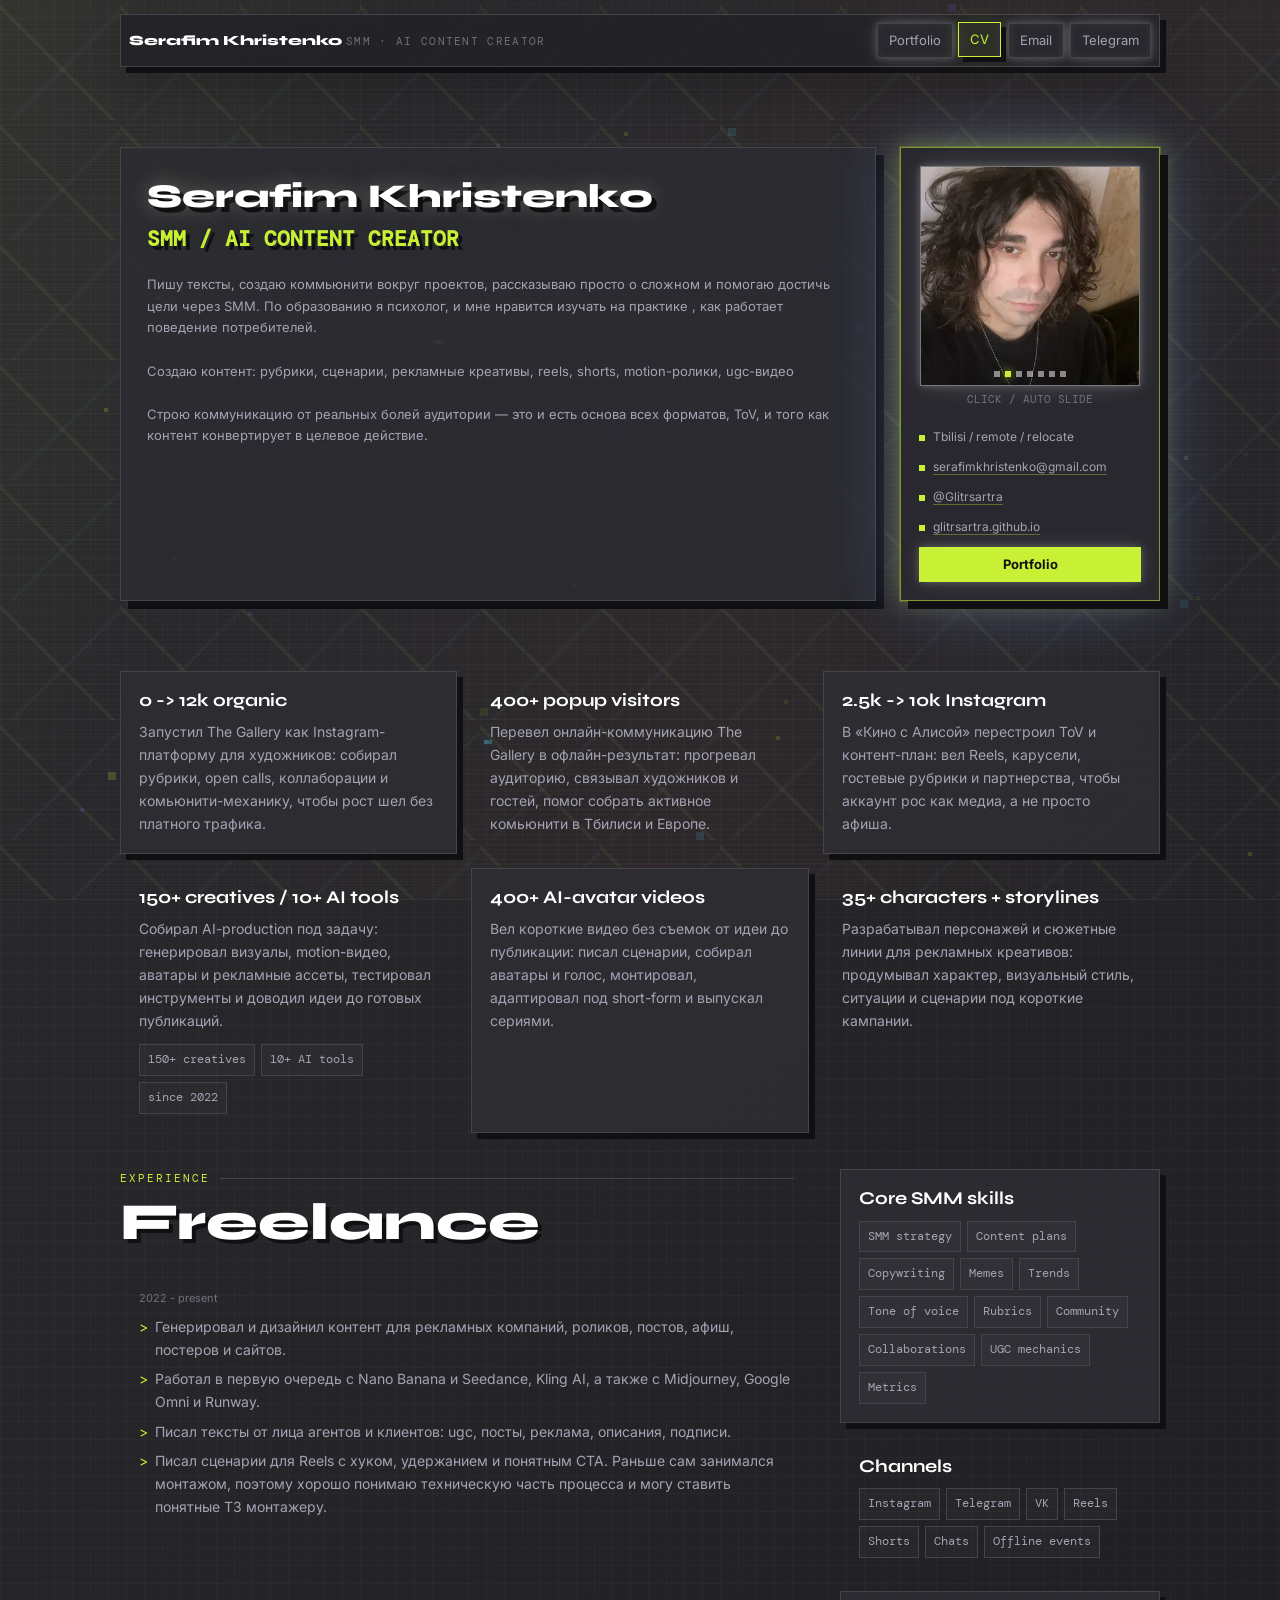
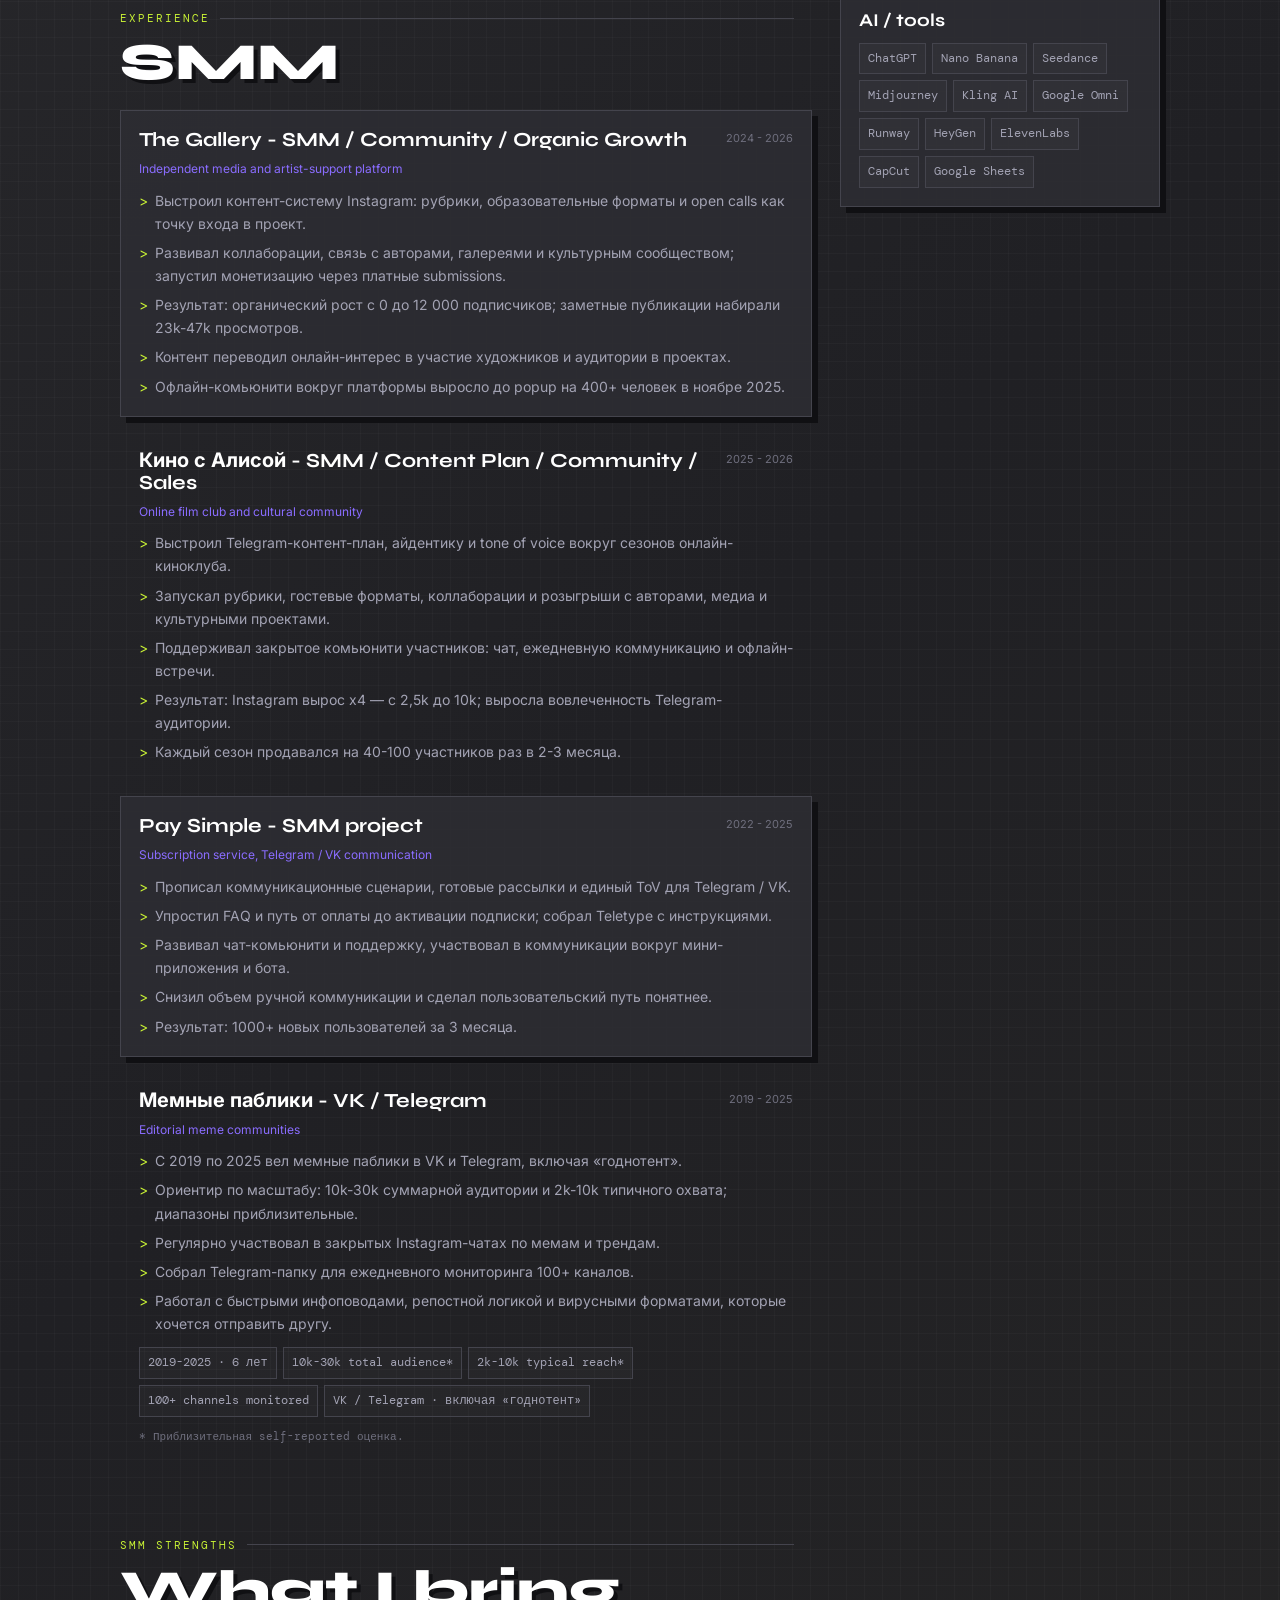
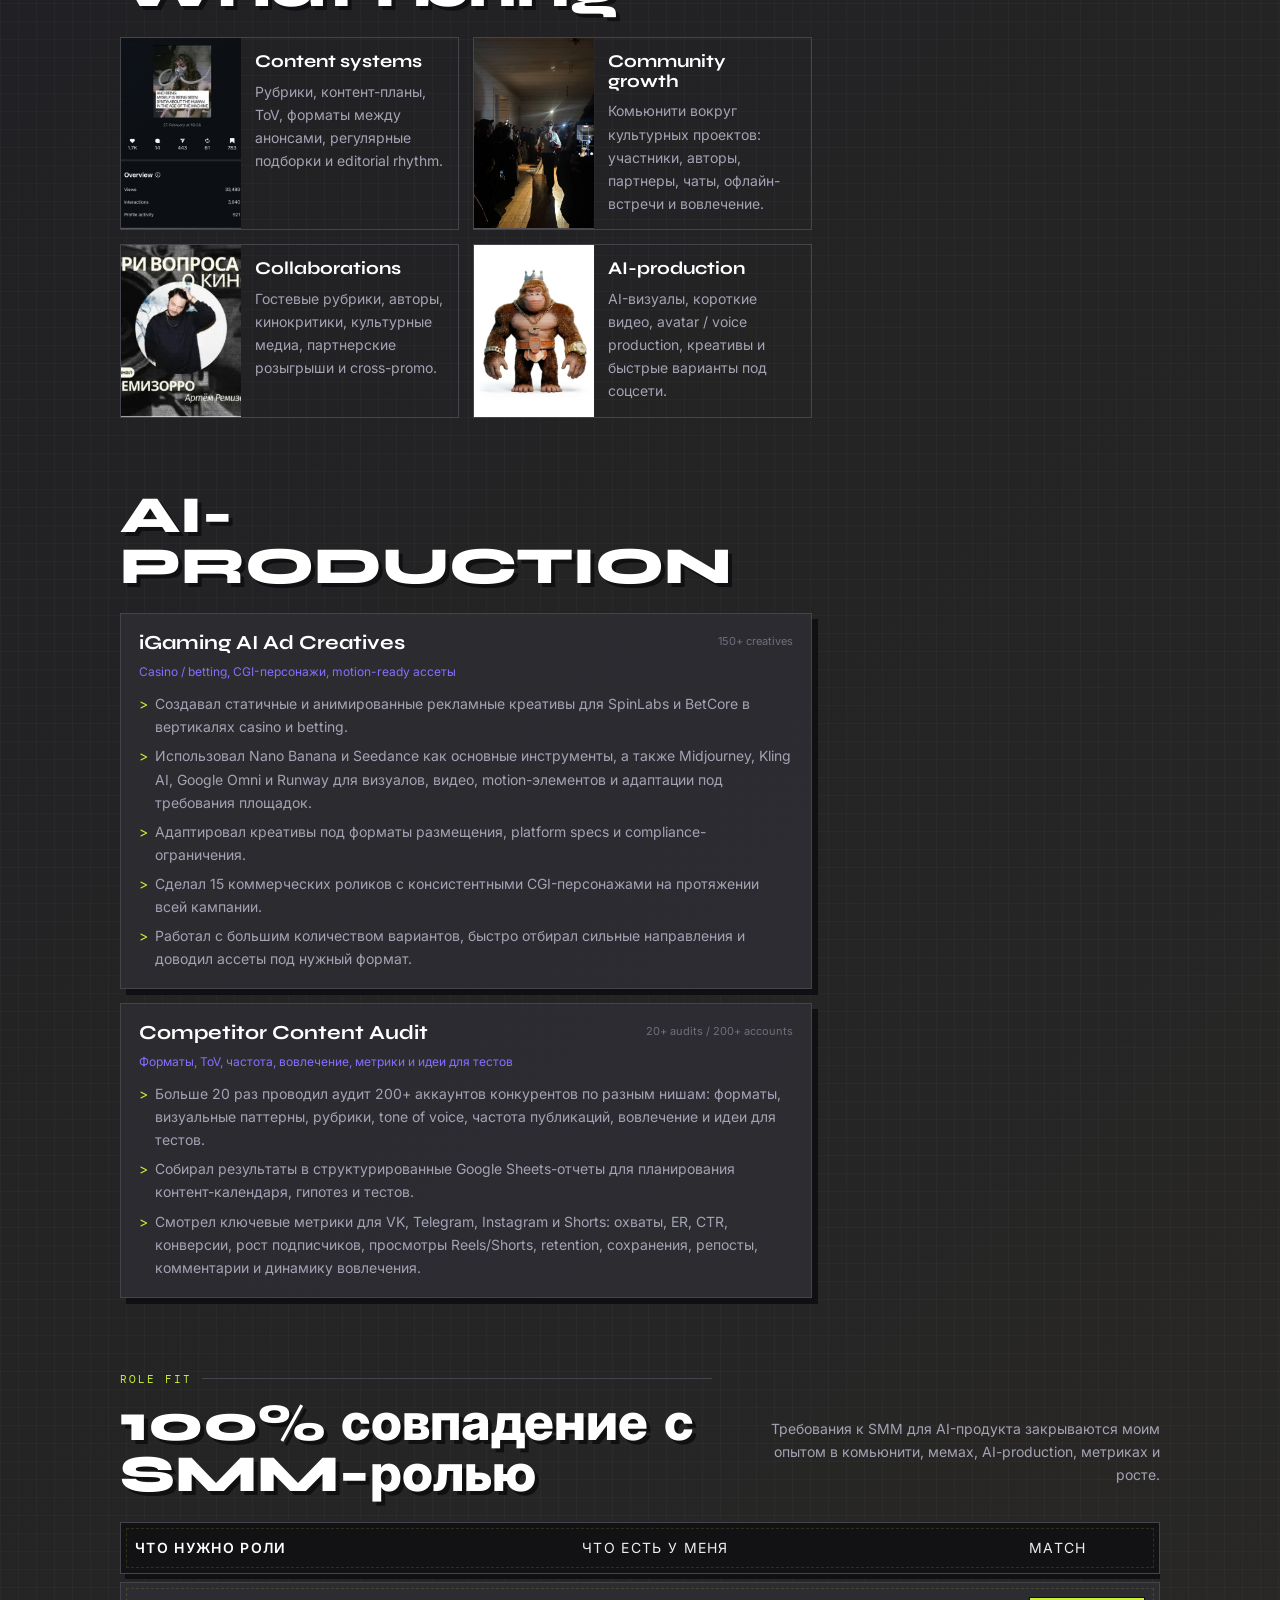
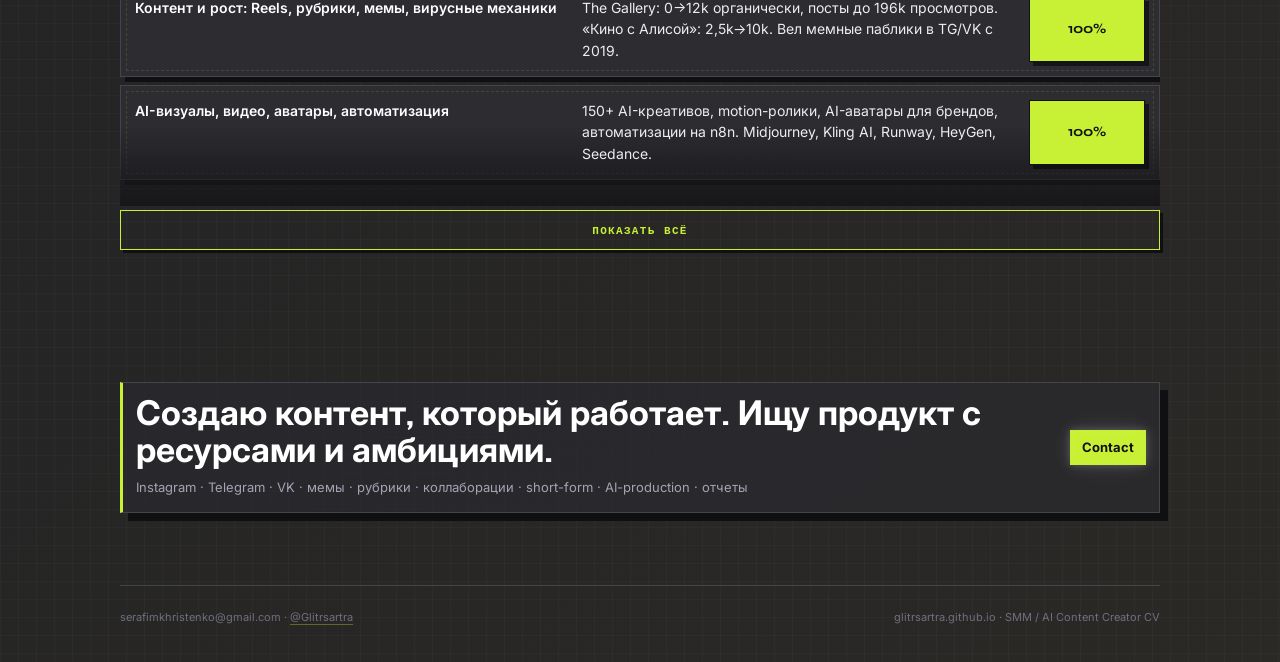
==== cv.html @ 5d5025d0 "Initial standalone portfolio site" ====
<!doctype html>
<html lang="ru">
<head>
  <meta charset="utf-8">
  <meta name="viewport" content="width=device-width, initial-scale=1">
  <title>Serafim Khristenko - SMM / AI Content Creator CV</title>
  <link rel="preconnect" href="https://fonts.googleapis.com">
  <link rel="preconnect" href="https://fonts.gstatic.com" crossorigin>
  <link href="https://fonts.googleapis.com/css2?family=DM+Mono:wght@400;500&family=Inter:wght@400;500;600;700&family=Syne:wght@700;800&display=swap" rel="stylesheet">
  <link rel="stylesheet" href="styles.css?v=ai-creative-gallery">
</head>
<body>
  <canvas class="pixel-canvas" aria-hidden="true"></canvas>

  <header class="topbar shell">
    <a class="brand" href="index.html?fresh=ai-creative-gallery" aria-label="Back to portfolio">
      <span class="brand-text">
        <span class="brand-name">Serafim Khristenko</span>
        <span class="brand-role">SMM · AI content creator</span>
      </span>
    </a>
    <nav class="nav" aria-label="Primary navigation">
      <a href="index.html?fresh=ai-creative-gallery">Portfolio</a>
      <a class="active" href="cv.html?fresh=ai-creative-gallery">CV</a>
      <a href="mailto:serafimkhristenko@gmail.com">Email</a>
      <a href="https://t.me/Glitrsartra">Telegram</a>
    </nav>
  </header>

  <main class="shell">
    <section class="cv-hero">
      <div class="cv-title">
        <h1 class="glow-name" data-glow-name>Serafim Khristenko</h1>
        <h2 class="cv-role-heading">SMM / AI Content Creator</h2>
        <p>
       Пишу тексты, создаю коммьюнити вокруг проектов, рассказываю просто о сложном и помогаю достичь цели через SMM. По образованию я психолог, и мне нравится изучать на практике , как работает поведение потребителей.
          <p>
        Создаю контент: рубрики, сценарии, рекламные креативы, reels, shorts, motion-ролики, ugc-видео
       <p>
             Строю коммуникацию от реальных болей аудитории — это и есть основа всех форматов, ToV, и того как контент конвертирует в целевое действие.
          </p>
        </p>
      </div>
      <aside class="cv-contact">
        <div class="cv-photo-block">
          <div class="photo-slider cv-photo-slider" data-photo-slider aria-label="Фотографии Serafim Khristenko">
            <img class="active" src="assets/profile_photo_01.webp" alt="Фото Serafim Khristenko 1">
            <img src="assets/profile_photo_02.webp" alt="Фото Serafim Khristenko 2">
            <img src="assets/profile_photo_03.webp" alt="Фото Serafim Khristenko 3">
            <img src="assets/profile_photo_04.webp" alt="Фото Serafim Khristenko 4">
            <img src="assets/profile_photo_05.webp" alt="Фото Serafim Khristenko 5">
            <img src="assets/profile_photo_06.webp" alt="Фото Serafim Khristenko 6">
            <img src="assets/profile_photo_07.webp" alt="Фото Serafim Khristenko 7">
            <div class="photo-dots" aria-hidden="true">
              <button class="photo-dot active" type="button" aria-label="Фото 1"></button>
              <button class="photo-dot" type="button" aria-label="Фото 2"></button>
              <button class="photo-dot" type="button" aria-label="Фото 3"></button>
              <button class="photo-dot" type="button" aria-label="Фото 4"></button>
              <button class="photo-dot" type="button" aria-label="Фото 5"></button>
              <button class="photo-dot" type="button" aria-label="Фото 6"></button>
              <button class="photo-dot" type="button" aria-label="Фото 7"></button>
            </div>
          </div>
          <div class="photo-hint">click / auto slide</div>
        </div>
        <div class="contact-line">Tbilisi / remote / relocate</div>
        <div class="contact-line"><a href="mailto:serafimkhristenko@gmail.com">serafimkhristenko@gmail.com</a></div>
        <div class="contact-line"><a href="https://t.me/Glitrsartra">@Glitrsartra</a></div>
        <div class="contact-line"><a href="https://glitrsartra.github.io">glitrsartra.github.io</a></div>
        <a class="pixel-button primary" href="index.html?fresh=ai-creative-gallery">Portfolio</a>
      </aside>
    </section>

    <section class="section">
      <div class="cv-grid">
        <div class="cv-card">
          <strong>0 -> 12k organic</strong>
          <p>Запустил The Gallery как Instagram-платформу для художников: собирал рубрики, open calls, коллаборации и комьюнити-механику, чтобы рост шел без платного трафика.</p>
        </div>
        <div class="cv-card cv-card--flat">
          <strong>400+ popup visitors</strong>
          <p>Перевел онлайн-коммуникацию The Gallery в офлайн-результат: прогревал аудиторию, связывал художников и гостей, помог собрать активное комьюнити в Тбилиси и Европе.</p>
        </div>
        <div class="cv-card">
          <strong>2.5k -> 10k Instagram</strong>
          <p>В «Кино с Алисой» перестроил ToV и контент-план: вел Reels, карусели, гостевые рубрики и партнерства, чтобы аккаунт рос как медиа, а не просто афиша.</p>
        </div>
        <div class="cv-card cv-card--flat">
          <strong>150+ creatives / 10+ AI tools</strong>
          <p>Собирал AI-production под задачу: генерировал визуалы, motion-видео, аватары и рекламные ассеты, тестировал инструменты и доводил идеи до готовых публикаций.</p>
          <div class="pill-list meme-chip-list">
            <span class="pill">150+ creatives</span>
            <span class="pill">10+ AI tools</span>
            <span class="pill">since 2022</span>
          </div>
        </div>
        <div class="cv-card">
          <strong>400+ AI-avatar videos</strong>
          <p>Вел короткие видео без съемок от идеи до публикации: писал сценарии, собирал аватары и голос, монтировал, адаптировал под short-form и выпускал сериями.</p>
        </div>
        <div class="cv-card cv-card--flat">
          <strong>35+ characters + storylines</strong>
          <p>Разрабатывал персонажей и сюжетные линии для рекламных креативов: продумывал характер, визуальный стиль, ситуации и сценарии под короткие кампании.</p>
        </div>
      </div>
    </section>

    <div class="cv-layout">
      <div>
        <section class="section" style="padding-top:0">
          <div class="section-head">
            <div>
              <div class="section-kicker section-kicker--large">Experience</div>
              <h2>Freelance</h2>
            </div>
          </div>

          <div class="experience-list">
            <article class="experience-item experience-item--flat">
              <div class="experience-top">
                <span class="period">2022 - present</span>
              </div>
              <ul>
                <li>Генерировал и дизайнил контент для рекламных компаний, роликов, постов, афиш, постеров и сайтов.</li>
                <li>Работал в первую очередь с Nano Banana и Seedance, Kling AI, а также с Midjourney, Google Omni и Runway.</li>
                <li>Писал тексты от лица агентов и клиентов: ugc, посты, реклама, описания, подписи.</li>
                <li>Писал сценарии для Reels с хуком, удержанием и понятным CTA. Раньше сам занимался монтажом, поэтому хорошо понимаю техническую часть процесса и могу ставить понятные ТЗ монтажеру.</li>
              </ul>
            </article>
          </div>
        </section>

        <section class="section">
          <div class="section-head">
            <div>
              <div class="section-kicker section-kicker--large">Experience</div>
              <h2>SMM</h2>
            </div>
          </div>

          <div class="experience-list">
            <article class="experience-item">
              <div class="experience-top">
                <h3>The Gallery - SMM / Community / Organic Growth</h3>
                <span class="period">2024 - 2026</span>
              </div>
              <div class="company">Independent media and artist-support platform</div>
              <ul>
                <li>Выстроил контент-систему Instagram: рубрики, образовательные форматы и open calls как точку входа в проект.</li>
                <li>Развивал коллаборации, связь с авторами, галереями и культурным сообществом; запустил монетизацию через платные submissions.</li>
                <li>Результат: органический рост с 0 до 12 000 подписчиков; заметные публикации набирали 23k-47k просмотров.</li>
                <li>Контент переводил онлайн-интерес в участие художников и аудитории в проектах.</li>
                <li>Офлайн-комьюнити вокруг платформы выросло до popup на 400+ человек в ноябре 2025.</li>
              </ul>
            </article>

            <article class="experience-item experience-item--flat">
              <div class="experience-top">
                <h3>Кино с Алисой - SMM / Content Plan / Community / Sales</h3>
                <span class="period">2025 - 2026</span>
              </div>
              <div class="company">Online film club and cultural community</div>
              <ul>
                <li>Выстроил Telegram-контент-план, айдентику и tone of voice вокруг сезонов онлайн-киноклуба.</li>
                <li>Запускал рубрики, гостевые форматы, коллаборации и розыгрыши с авторами, медиа и культурными проектами.</li>
                <li>Поддерживал закрытое комьюнити участников: чат, ежедневную коммуникацию и офлайн-встречи.</li>
                <li>Результат: Instagram вырос x4 — с 2,5k до 10k; выросла вовлеченность Telegram-аудитории.</li>
                <li>Каждый сезон продавался на 40-100 участников раз в 2-3 месяца.</li>
              </ul>
            </article>

            <article class="experience-item">
              <div class="experience-top">
                <h3>Pay Simple - SMM project</h3>
                <span class="period">2022 - 2025</span>
              </div>
              <div class="company">Subscription service, Telegram / VK communication</div>
              <ul>
                <li>Прописал коммуникационные сценарии, готовые рассылки и единый ToV для Telegram / VK.</li>
                <li>Упростил FAQ и путь от оплаты до активации подписки; собрал Teletype с инструкциями.</li>
                <li>Развивал чат-комьюнити и поддержку, участвовал в коммуникации вокруг мини-приложения и бота.</li>
                <li>Снизил объем ручной коммуникации и сделал пользовательский путь понятнее.</li>
                <li>Результат: 1000+ новых пользователей за 3 месяца.</li>
              </ul>
            </article>

            <article class="experience-item experience-item--flat">
              <div class="experience-top">
                <h3>Мемные паблики - VK / Telegram</h3>
                <span class="period">2019 - 2025</span>
              </div>
              <div class="company">Editorial meme communities</div>
              <ul>
                <li>С 2019 по 2025 вел мемные паблики в VK и Telegram, включая «годнотент».</li>
                <li>Ориентир по масштабу: 10k-30k суммарной аудитории и 2k-10k типичного охвата; диапазоны приблизительные.</li>
                <li>Регулярно участвовал в закрытых Instagram-чатах по мемам и трендам.</li>
                <li>Собрал Telegram-папку для ежедневного мониторинга 100+ каналов.</li>
                <li>Работал с быстрыми инфоповодами, репостной логикой и вирусными форматами, которые хочется отправить другу.</li>
              </ul>
              <div class="pill-list meme-chip-list">
                <span class="pill">2019-2025 · 6 лет</span>
                <span class="pill">10k-30k total audience*</span>
                <span class="pill">2k-10k typical reach*</span>
                <span class="pill">100+ channels monitored</span>
                <span class="pill">VK / Telegram · включая «годнотент»</span>
              </div>
              <p class="metric-disclaimer">* Приблизительная self-reported оценка.</p>
            </article>
          </div>
        </section>

        <section class="section">
          <div class="section-head">
            <div>
              <div class="section-kicker">SMM strengths</div>
              <h2>What I bring</h2>
            </div>
          </div>

          <div class="project-row">
            <article class="project-tile">
              <div class="project-placeholder" aria-hidden="true"><img loading="lazy" src="assets/gallery_interview_metrics.webp" alt="The Gallery интервью и метрики" style="width:100%;height:100%;object-fit:cover;"></div>
              <div>
                <strong>Content systems</strong>
                <p>Рубрики, контент-планы, ToV, форматы между анонсами, регулярные подборки и editorial rhythm.</p>
              </div>
            </article>
            <article class="project-tile">
              <div class="project-placeholder" aria-hidden="true"><img loading="lazy" src="assets/gallery_popup_photo_02.webp" alt="The Gallery офлайн-событие" style="width:100%;height:100%;object-fit:cover;"></div>
              <div>
                <strong>Community growth</strong>
                <p>Комьюнити вокруг культурных проектов: участники, авторы, партнеры, чаты, офлайн-встречи и вовлечение.</p>
              </div>
            </article>
            <article class="project-tile">
              <div class="project-placeholder" aria-hidden="true"><img loading="lazy" src="assets/collab_remizorro.webp" alt="Коллаборация — канал Ремизорро" style="width:100%;height:100%;object-fit:cover;"></div>
              <div>
                <strong>Collaborations</strong>
                <p>Гостевые рубрики, авторы, кинокритики, культурные медиа, партнерские розыгрыши и cross-promo.</p>
              </div>
            </article>
            <article class="project-tile">
              <div class="project-placeholder" aria-hidden="true"><img loading="lazy" src="assets/ai_creative_14_gorilla_king.webp" alt="AI-визуал гориллы-короля с короной и золотыми аксессуарами" style="width:100%;height:100%;object-fit:cover;"></div>
              <div>
                <strong>AI-production</strong>
                <p>AI-визуалы, короткие видео, avatar / voice production, креативы и быстрые варианты под соцсети.</p>
              </div>
            </article>
          </div>
        </section>

        <section class="section">
            <div class="section-head">
              <div>
              <h2>AI-PRODUCTION</h2>
              </div>
            </div>
          <div class="experience-list">
            <article class="experience-item">
              <div class="experience-top">
                <h3>iGaming AI Ad Creatives</h3>
                <span class="period">150+ creatives</span>
              </div>
              <div class="company">Casino / betting, CGI-персонажи, motion-ready ассеты</div>
              <ul>
                <li>Создавал статичные и анимированные рекламные креативы для SpinLabs и BetCore в вертикалях casino и betting.</li>
                <li>Использовал Nano Banana и Seedance как основные инструменты, а также Midjourney, Kling AI, Google Omni и Runway для визуалов, видео, motion-элементов и адаптации под требования площадок.</li>
                <li>Адаптировал креативы под форматы размещения, platform specs и compliance-ограничения.</li>
                <li>Сделал 15 коммерческих роликов с консистентными CGI-персонажами на протяжении всей кампании.</li>
                <li>Работал с большим количеством вариантов, быстро отбирал сильные направления и доводил ассеты под нужный формат.</li>
              </ul>
            </article>

            <article class="experience-item">
              <div class="experience-top">
                <h3>Competitor Content Audit</h3>
                <span class="period">20+ audits / 200+ accounts</span>
              </div>
              <div class="company">Форматы, ToV, частота, вовлечение, метрики и идеи для тестов</div>
              <ul>
                <li>Больше 20 раз проводил аудит 200+ аккаунтов конкурентов по разным нишам: форматы, визуальные паттерны, рубрики, tone of voice, частота публикаций, вовлечение и идеи для тестов.</li>
                <li>Собирал результаты в структурированные Google Sheets-отчеты для планирования контент-календаря, гипотез и тестов.</li>
                <li>Смотрел ключевые метрики для VK, Telegram, Instagram и Shorts: охваты, ER, CTR, конверсии, рост подписчиков, просмотры Reels/Shorts, retention, сохранения, репосты, комментарии и динамику вовлечения.</li>
              </ul>
            </article>

          </div>
        </section>
      </div>

      <aside class="side-stack">
        <section class="cv-card">
          <strong>Core SMM skills</strong>
          <div class="pill-list" style="margin-top:12px">
            <span class="pill">SMM strategy</span>
            <span class="pill">Content plans</span>
            <span class="pill">Copywriting</span>
            <span class="pill">Memes</span>
            <span class="pill">Trends</span>
            <span class="pill">Tone of voice</span>
            <span class="pill">Rubrics</span>
            <span class="pill">Community</span>
            <span class="pill">Collaborations</span>
            <span class="pill">UGC mechanics</span>
            <span class="pill">Metrics</span>
          </div>
        </section>

        <section class="cv-card cv-card--flat">
          <strong>Channels</strong>
          <div class="pill-list" style="margin-top:12px">
            <span class="pill">Instagram</span>
            <span class="pill">Telegram</span>
            <span class="pill">VK</span>
            <span class="pill">Reels</span>
            <span class="pill">Shorts</span>
            <span class="pill">Chats</span>
            <span class="pill">Offline events</span>
          </div>
        </section>

        <section class="cv-card">
          <strong>AI / tools</strong>
          <div class="pill-list" style="margin-top:12px">
            <span class="pill">ChatGPT</span>
            <span class="pill">Nano Banana</span>
            <span class="pill">Seedance</span>
            <span class="pill">Midjourney</span>
            <span class="pill">Kling AI</span>
            <span class="pill">Google Omni</span>
            <span class="pill">Runway</span>
            <span class="pill">HeyGen</span>
            <span class="pill">ElevenLabs</span>
            <span class="pill">CapCut</span>
            <span class="pill">Google Sheets</span>
          </div>
        </section>

      </aside>
    </div>

    <section class="section" id="role-fit">
      <div class="section-head">
        <div>
          <div class="section-kicker">Role fit</div>
          <h2>100% совпадение с SMM-ролью</h2>
        </div>
        <p class="section-note">Требования к SMM для AI-продукта закрываются моим опытом в комьюнити, мемах, AI-production, метриках и росте.</p>
      </div>
      <div class="fit-spoiler" data-fit-spoiler>
        <div class="fit-table" aria-label="Таблица совместимости">
          <div class="fit-row fit-head">
            <span>Что нужно роли</span>
            <span>Что есть у меня</span>
            <span>Match</span>
          </div>
          <div class="fit-row">
            <span>Контент и рост: Reels, рубрики, мемы, вирусные механики</span>
            <span>The Gallery: 0→12k органически, посты до 196k просмотров. «Кино с Алисой»: 2,5k→10k. Вел мемные паблики в TG/VK с 2019.</span>
            <strong>100%</strong>
          </div>
          <div class="fit-row">
            <span>AI-визуалы, видео, аватары, автоматизация</span>
            <span>150+ AI-креативов, motion-ролики, AI-аватары для брендов, автоматизации на n8n. Midjourney, Kling AI, Runway, HeyGen, Seedance.</span>
            <strong>100%</strong>
          </div>
          <div class="fit-row fit-collapsed">
            <span>Платформы: VK, Telegram, Instagram, YouTube Shorts</span>
            <span>Вел Telegram и Instagram для «Кино с Алисой», Instagram для The Gallery, Telegram/VK для Pay Simple.</span>
            <strong>100%</strong>
          </div>
          <div class="fit-row fit-collapsed">
            <span>Контент-план, тренды, реакция за 24-48 часов</span>
            <span>Сезонные и ежедневные планы, рубрики, open calls, партнерские механики. Слежу за AI-трендами минимум час в день.</span>
            <strong>100%</strong>
          </div>
          <div class="fit-row fit-collapsed">
            <span>Короткие видео, сценарии, монтаж</span>
            <span>Пишу сценарии, ставлю ТЗ, генерирую keyframes, при необходимости собираю видеоряд целиком.</span>
            <strong>100%</strong>
          </div>
          <div class="fit-row fit-collapsed">
            <span>Блогеры, коллаборации, PR</span>
            <span>Гостевые рубрики, розыгрыши, партнерства. Опыт с Blogosphere. Офлайн-мероприятия в СПб и Тбилиси.</span>
            <strong>100%</strong>
          </div>
          <div class="fit-row fit-collapsed">
            <span>Метрики: охваты, ER, CTR, конверсии</span>
            <span>Анализировал 200+ аккаунтов в 20+ нишах. Работаю с retention, сохранениями, динамикой вовлечения.</span>
            <strong>100%</strong>
          </div>
        </div>
        <div class="fit-spoiler-fade"></div>
        <button class="fit-spoiler-toggle" data-fit-toggle aria-expanded="false">Показать всё</button>
      </div>
    </section>

    <section class="cta-band">
      <div>
        <strong>Создаю контент, который работает. Ищу продукт с ресурсами и амбициями.</strong>
        <span>Instagram · Telegram · VK · мемы · рубрики · коллаборации · short-form · AI-production · отчеты</span>
      </div>
      <a class="pixel-button primary" href="mailto:serafimkhristenko@gmail.com">Contact</a>
    </section>
  </main>

  <footer class="footer shell">
    <span>serafimkhristenko@gmail.com · <a href="https://t.me/Glitrsartra">@Glitrsartra</a></span>
    <span>glitrsartra.github.io · SMM / AI Content Creator CV</span>
  </footer>

  <script src="portfolio.js?v=ai-creative-gallery"></script>
  <script src="element-picker.js?v=1"></script>
</body>
</html>
---- styles.css ----
:root {
  --bg: #262629;
  --bg-deep: #17171a;
  --surface: #303035;
  --surface-2: #28282e;
  --surface-3: #202024;
  --line: #44444d;
  --line-soft: rgba(255, 255, 255, 0.09);
  --text: #ededf1;
  --muted: #a3a3b4;
  --quiet: #6f6f7e;
  --acid: #c8f135;
  --violet: #8a6dff;
  --coral: #ff654a;
  --cyan: #58d7ff;
  --amber: #ffd166;
  --shadow: #101013;
  --cursor-pixel: url("assets/cursor-user-stretched.webp") 1 1, auto;
  --cursor-pixel-active: url("assets/cursor-user-stretched-active.png?v=green-hover") 4 5, pointer;
}

* {
  box-sizing: border-box;
}

html {
  scroll-behavior: smooth;
  cursor: var(--cursor-pixel);
}

body {
  margin: 0;
  min-height: 100vh;
  background:
    linear-gradient(90deg, rgba(255, 255, 255, 0.025) 1px, transparent 1px) 0 0 / 18px 18px,
    linear-gradient(0deg, rgba(255, 255, 255, 0.022) 1px, transparent 1px) 0 0 / 18px 18px,
    linear-gradient(135deg, #2c2c2f 0%, #202024 44%, #2a2926 100%);
  color: var(--text);
  font-family: Inter, system-ui, sans-serif;
  font-size: 14px;
  line-height: 1.65;
  overflow-x: hidden;
  cursor: var(--cursor-pixel);
}

body::before {
  content: "";
  position: fixed;
  inset: 0;
  z-index: -2;
  pointer-events: none;
  background:
    repeating-linear-gradient(0deg, rgba(255,255,255,0.018) 0 1px, transparent 1px 5px),
    linear-gradient(115deg, rgba(200, 241, 53, 0.04), transparent 28%, rgba(255, 101, 74, 0.035) 62%, transparent);
}

body::after {
  content: "";
  position: fixed;
  inset: 0;
  z-index: -1;
  pointer-events: none;
  opacity: 0.34;
  background-image:
    linear-gradient(45deg, transparent 0 46%, rgba(200,241,53,.16) 46% 48%, transparent 48% 100%),
    linear-gradient(-45deg, transparent 0 44%, rgba(88,215,255,.1) 44% 46%, transparent 46% 100%);
  background-size: 120px 120px;
  mix-blend-mode: screen;
}

a {
  color: inherit;
}

button,
a {
  -webkit-tap-highlight-color: transparent;
  cursor: var(--cursor-pixel);
}

button {
  font: inherit;
}

img {
  display: block;
  max-width: 100%;
}

.media-placeholder,
.fan-placeholder,
.work-placeholder,
.project-placeholder,
.lightbox-placeholder {
  display: block;
  position: relative;
  width: 100%;
  height: 100%;
  min-height: inherit;
  overflow: hidden;
  background:
    linear-gradient(90deg, rgba(255, 255, 255, 0.055) 1px, transparent 1px) 0 0 / 18px 18px,
    linear-gradient(0deg, rgba(255, 255, 255, 0.045) 1px, transparent 1px) 0 0 / 18px 18px,
    linear-gradient(135deg, #82828b 0%, #5e5e67 48%, #44444d 100%);
  box-shadow: inset 0 0 0 1px rgba(255, 255, 255, 0.08);
}

.media-placeholder::after,
.fan-placeholder::after,
.work-placeholder::after,
.project-placeholder::after,
.lightbox-placeholder::after {
  content: "";
  position: absolute;
  inset: 0;
  background:
    linear-gradient(135deg, rgba(255, 255, 255, 0.16), transparent 36%),
    repeating-linear-gradient(0deg, transparent 0 6px, rgba(0, 0, 0, 0.08) 6px 7px);
  mix-blend-mode: overlay;
}

.pixel-canvas {
  position: fixed;
  inset: 0;
  z-index: 0;
  opacity: 0.4;
  pointer-events: none;
  image-rendering: pixelated;
}

.topbar,
main,
.footer {
  position: relative;
  z-index: 1;
}

.shell {
  width: min(1180px, calc(100% - 32px));
  margin: 0 auto;
}

.topbar {
  position: sticky;
  top: 10px;
  z-index: 30;
  display: grid;
  grid-template-columns: 1fr auto;
  align-items: center;
  gap: 18px;
  margin: 14px auto 0;
  padding: 10px;
  background: rgba(35, 35, 39, 0.88);
  border: 1px solid var(--line);
  box-shadow: 6px 6px 0 var(--shadow), 0 18px 50px rgba(0, 0, 0, 0.22);
  backdrop-filter: blur(18px);
}

.brand {
  display: flex;
  align-items: center;
  gap: 12px;
  min-width: 0;
  text-decoration: none;
}

.brand-mark {
  width: 28px;
  height: 28px;
  flex: 0 0 auto;
  background:
    linear-gradient(90deg, var(--acid) 0 33%, transparent 33% 66%, var(--coral) 66%),
    linear-gradient(0deg, transparent 0 33%, var(--cyan) 33% 66%, transparent 66%);
  border: 1px solid #0e0e10;
  box-shadow: 4px 4px 0 #0e0e10;
  image-rendering: pixelated;
}

.brand-text {
  min-width: 0;
}

.brand-name {
  position: relative;
  color: #fff;
  font-family: "Syne", Inter, system-ui, sans-serif;
  font-size: 15px;
  font-weight: 800;
  line-height: 1.1;
  overflow: visible;
  text-overflow: ellipsis;
  white-space: nowrap;
  transition: color 220ms ease, text-shadow 220ms ease;
}

.brand-name::after {
  content: "";
  position: absolute;
  left: 0;
  bottom: -2px;
  width: 100%;
  height: 1px;
  background: var(--acid);
  transform: scaleX(0);
  transform-origin: left;
  transition: transform 300ms cubic-bezier(0.22, 1, 0.36, 1);
}

.brand:hover .brand-name {
  color: var(--acid);
  text-shadow: 0 0 18px rgba(200, 241, 53, 0.5), 0 0 44px rgba(200, 241, 53, 0.2);
}

.brand:hover .brand-name::after {
  transform: scaleX(1);
}

.brand:hover .brand-role {
  color: rgba(200, 241, 53, 0.5);
}

.brand-role {
  color: var(--quiet);
  font-family: "DM Mono", "SFMono-Regular", Consolas, monospace;
  font-size: 11px;
  letter-spacing: 0.12em;
  text-transform: uppercase;
  overflow: hidden;
  text-overflow: ellipsis;
  white-space: nowrap;
  transition: color 220ms ease;
}

.nav {
  display: flex;
  justify-content: flex-end;
  flex-wrap: wrap;
  gap: 6px;
}

.nav a,
.pixel-button {
  display: inline-flex;
  align-items: center;
  justify-content: center;
  min-height: 34px;
  padding: 8px 13px;
  color: var(--muted);
  background: var(--surface-2);
  border: 1px solid var(--line);
  border-radius: 0;
  box-shadow: 3px 3px 0 var(--shadow);
  text-decoration: none;
  cursor: pointer;
  transition: transform 160ms ease, color 160ms ease, border-color 160ms ease, background 160ms ease, box-shadow 160ms ease;
}

.nav a:hover,
.pixel-button:hover,
.nav a.active {
  color: var(--acid);
  border-color: var(--acid);
  background: rgba(200, 241, 53, 0.06);
  transform: translate(-1px, -1px);
  box-shadow: 5px 5px 0 var(--shadow), 0 0 28px rgba(200, 241, 53, 0.14);
}

.hero {
  display: grid;
  grid-template-columns: minmax(0, 0.92fr) minmax(420px, 1.08fr);
  gap: 28px;
  align-items: stretch;
  min-height: calc(100vh - 92px);
  padding: 58px 0 34px;
}

.hero-copy {
  display: flex;
  flex-direction: column;
  justify-content: space-between;
  gap: 26px;
  min-width: 0;
}

.tagline {
  display: inline-flex;
  width: fit-content;
  align-items: center;
  gap: 8px;
  margin-bottom: 18px;
  padding: 4px 10px;
  color: var(--acid);
  border: 1px solid var(--acid);
  box-shadow: 3px 3px 0 rgba(0, 0, 0, 0.35);
  font-family: "DM Mono", "SFMono-Regular", Consolas, monospace;
  font-size: 11px;
  letter-spacing: 0.16em;
  text-transform: uppercase;
}

.tagline::before {
  content: "";
  width: 6px;
  height: 6px;
  background: currentColor;
  box-shadow: 8px 0 0 var(--coral), 16px 0 0 var(--cyan);
}

h1,
h2,
h3 {
  margin: 0;
  font-family: "Syne", Inter, system-ui, sans-serif;
  color: #fff;
  line-height: 0.98;
  letter-spacing: 0;
}

h1 {
  max-width: 680px;
  font-size: clamp(48px, 6.2vw, 88px);
  font-weight: 800;
  text-shadow: 5px 5px 0 #0f0f12, 0 0 44px rgba(200, 241, 53, 0.1);
}

.hero-profile {
  display: flex;
  align-items: flex-start;
  margin-bottom: 24px;
}

.hero-profile-photo {
  width: 96px;
  height: 96px;
  object-fit: cover;
  object-position: center top;
  border: 2px solid var(--line);
  box-shadow: 4px 4px 0 var(--shadow);
  flex: 0 0 auto;
  filter: grayscale(15%);
}

.hero-copy p {
  max-width: 610px;
  margin: 20px 0 0;
  color: var(--muted);
  font-size: 14px;
}

.hero-actions {
  display: flex;
  flex-wrap: wrap;
  gap: 10px;
  margin-top: 36px;
}

.pixel-button.primary {
  color: #111;
  background: var(--acid);
  border-color: var(--acid);
  font-weight: 700;
}

.pixel-button.primary:hover {
  color: #111;
  background: #d6ff49;
}

.metrics {
  display: grid;
  grid-template-columns: repeat(4, minmax(0, 1fr));
  gap: 1px;
  border: 1px solid var(--line);
  background: var(--line);
  box-shadow: 6px 6px 0 var(--shadow);
}

.metric {
  min-width: 0;
  padding: 15px 12px;
  background: var(--surface-2);
}

.metric-value {
  display: block;
  color: var(--acid);
  font-family: "DM Mono", "SFMono-Regular", Consolas, monospace;
  font-size: clamp(28px, 4.5vw, 34px);
  font-weight: 500;
  line-height: 1;
}

.metric-label {
  display: block;
  margin-top: 7px;
  color: var(--quiet);
  font-family: "DM Mono", "SFMono-Regular", Consolas, monospace;
  font-size: 11px;
  letter-spacing: 0.1em;
  text-transform: uppercase;
}

.hero-panel {
  position: relative;
  display: grid;
  min-width: 0;
  background: var(--surface);
  border: 1px solid var(--line);
  box-shadow: 10px 10px 0 var(--shadow), 0 0 70px rgba(138, 109, 255, 0.11);
  transform: perspective(900px) rotateY(-3deg) rotateX(1.5deg);
}

.hero-panel::before {
  content: "";
  position: absolute;
  inset: 10px -10px -10px 10px;
  z-index: -1;
  border-right: 1px solid #111;
  border-bottom: 1px solid #111;
  background:
    linear-gradient(135deg, rgba(200, 241, 53, 0.22), rgba(88, 215, 255, 0.08) 42%, rgba(255, 101, 74, 0.18));
}

.hero-panel .media-placeholder {
  width: 100%;
  height: 100%;
  min-height: 430px;
}

.hero-collage {
  position: relative;
  display: grid;
  grid-template-columns: repeat(6, minmax(0, 1fr));
  grid-auto-rows: 46px;
  gap: 8px;
  align-content: start;
  width: 100%;
  min-height: 540px;
  padding: 10px 10px 112px;
  overflow: hidden;
  isolation: isolate;
  background:
    radial-gradient(circle at 16% 18%, rgba(200, 241, 53, 0.24), transparent 26%),
    radial-gradient(circle at 80% 12%, rgba(88, 215, 255, 0.2), transparent 28%),
    radial-gradient(circle at 70% 78%, rgba(255, 101, 74, 0.22), transparent 28%),
    linear-gradient(135deg, #17171b 0%, #22222a 52%, #101015 100%);
}

.hero-collage::before {
  content: "";
  position: absolute;
  inset: 0;
  z-index: 20;
  pointer-events: none;
  background:
    linear-gradient(90deg, rgba(255, 255, 255, 0.08) 1px, transparent 1px) 0 0 / 22px 22px,
    linear-gradient(0deg, rgba(255, 255, 255, 0.055) 1px, transparent 1px) 0 0 / 22px 22px,
    repeating-linear-gradient(0deg, rgba(255, 255, 255, 0.05) 0 1px, transparent 1px 5px);
  mix-blend-mode: screen;
  opacity: 0.52;
}

.hero-collage::after {
  content: "";
  position: absolute;
  inset: 40% 0 0;
  z-index: 19;
  pointer-events: none;
  background: linear-gradient(180deg, transparent, rgba(10, 10, 12, 0.78));
}

.hero-collage-item {
  --tilt: rotate(0deg);
  position: relative;
  z-index: 2;
  width: auto;
  height: auto;
  min-width: 0;
  min-height: 0;
  padding: 0;
  overflow: hidden;
  color: inherit;
  background: var(--surface-2);
  border: 1px solid var(--line);
  border-radius: 6px;
  box-shadow: 7px 7px 0 rgba(0, 0, 0, 0.55), 0 0 34px rgba(255, 255, 255, 0.08);
  cursor: zoom-in;
  transform: var(--tilt);
  transform-origin: center;
  transition: transform 180ms ease, box-shadow 180ms ease, z-index 180ms ease;
}

.hero-collage-item:hover,
.hero-collage-item:focus-visible {
  z-index: 30;
  box-shadow: 10px 10px 0 rgba(0, 0, 0, 0.6), 0 0 44px rgba(255, 255, 255, 0.16);
  transform: var(--tilt) translateY(-4px) scale(1.03);
}

.hero-collage-item:focus-visible {
  outline: 2px solid var(--acid);
  outline-offset: 3px;
}

.hero-collage-item img {
  width: 100%;
  height: 100%;
  object-fit: cover;
  filter: saturate(1.08) contrast(1.04);
}

.hero-board-a {
  --tilt: rotate(-4deg);
  grid-column: span 2;
  grid-row: span 3;
  z-index: 1;
  align-self: start;
  justify-self: center;
  width: 310px;
  aspect-ratio: 1031 / 1280;
  background: #111317;
}

.hero-board-a img {
  object-fit: contain;
}

.hero-board-b {
  --tilt: rotate(2deg);
  grid-column: span 2;
  grid-row: span 3;
  z-index: 1;
  translate: -20px 0;
}

.hero-board-c {
  --tilt: rotate(-2deg);
  grid-column: span 1;
  grid-row: span 2;
  z-index: 13;
  align-self: start;
  justify-self: center;
  width: 176px;
  aspect-ratio: 859 / 1280;
  background: #111317;
  translate: -42px -8px;
}

.hero-board-d {
  --tilt: rotate(3deg);
  grid-column: span 1;
  grid-row: span 2;
  z-index: 14;
  align-self: start;
  justify-self: center;
  width: 176px;
  aspect-ratio: 964 / 1280;
  background: #111317;
  translate: -8px 16px;
}

.hero-board-c img,
.hero-board-d img {
  object-fit: contain;
}

.hero-board-e {
  --tilt: rotate(-1deg);
  grid-column: span 1;
  grid-row: span 2;
  z-index: 12;
  align-self: center;
  justify-self: center;
  width: 180px;
  aspect-ratio: 1031 / 1280;
  background: #111317;
  translate: -230px 230px;
}

.hero-board-e img {
  object-fit: contain;
}

.hero-board-f {
  --tilt: rotate(4deg);
  grid-column: span 1;
  grid-row: span 2;
  z-index: 13;
  align-self: start;
  justify-self: center;
  width: 184px;
  aspect-ratio: 1;
  background: #111317;
  translate: -230px 230px;
}

.hero-board-f img {
  object-fit: contain;
}

.hero-board-g {
  --tilt: rotate(-3deg);
  grid-column: span 2;
  grid-row: span 2;
  z-index: 20;
  align-self: center;
  justify-self: center;
  width: 64%;
  aspect-ratio: 859 / 1280;
  background: #111317;
}

.hero-board-g img {
  object-fit: contain;
}

.hero-board-h {
  --tilt: rotate(2deg);
  grid-column: span 1;
  grid-row: span 2;
}

.hero-board-i {
  --tilt: rotate(-2deg);
  grid-column: span 2;
  grid-row: span 2;
  z-index: 15;
  translate: -10px 0;
}

.hero-board-j,
.hero-board-k,
.hero-board-l,
.hero-board-m,
.hero-board-n,
.hero-board-o,
.hero-board-p,
.hero-board-q,
.hero-board-r {
  grid-column: span 1;
  grid-row: span 2;
}

.hero-board-j {
  --tilt: rotate(3deg);
}

.hero-board-k {
  --tilt: rotate(-4deg);
  translate: -40px 30px;
}

.hero-board-l {
  --tilt: rotate(2deg);
  grid-column: span 2;
}

.hero-board-m {
  --tilt: rotate(-1deg);
}

.hero-board-n {
  --tilt: rotate(4deg);
}

.hero-board-o {
  --tilt: rotate(-3deg);
}

.hero-board-p {
  --tilt: rotate(2deg);
}

.hero-board-q {
  --tilt: rotate(-2deg);
}

.hero-board-r {
  --tilt: rotate(3deg);
}

.hero-board-s,
.hero-board-t,
.hero-board-u,
.hero-board-v,
.hero-board-w,
.hero-board-x,
.hero-board-y,
.hero-board-z,
.hero-board-aa,
.hero-board-ab {
  z-index: 8;
}

.hero-board-s {
  --tilt: rotate(-7deg);
  grid-column: 1 / span 2;
  grid-row: 6 / span 4;
  margin: -12px 18px 18px -12px;
}

.hero-board-t {
  --tilt: rotate(5deg);
  grid-column: 4 / span 3;
  grid-row: 5 / span 3;
  margin: 18px -18px -4px 18px;
  z-index: 7;
}

.hero-board-u {
  --tilt: rotate(-4deg);
  grid-column: 3 / span 2;
  grid-row: 8 / span 3;
  margin: -16px 8px 8px -8px;
  z-index: 9;
  translate: 0 100px;
}

.hero-board-v {
  --tilt: rotate(6deg);
  grid-column: 5 / span 2;
  grid-row: 8 / span 3;
  margin: -18px -8px 12px 24px;
  z-index: 10;
}

.hero-board-w {
  --tilt: rotate(-3deg);
  grid-column: 2 / span 2;
  grid-row: 4 / span 3;
  margin: -38px 10px -16px 20px;
  z-index: 11;
}

.hero-board-x {
  --tilt: rotate(4deg);
  grid-column: 1 / span 1;
  grid-row: 10 / span 2;
  margin: -10px 0 16px 8px;
  z-index: 12;
}

.hero-board-y {
  --tilt: rotate(-5deg);
  grid-column: 4 / span 1;
  grid-row: 10 / span 2;
  margin: -12px -6px 20px 6px;
  z-index: 12;
  translate: -290px -30px;
}

.hero-board-z {
  --tilt: rotate(3deg);
  grid-column: 5 / span 1;
  grid-row: 10 / span 2;
  margin: 4px -8px 10px -2px;
  z-index: 12;
  translate: 0 20px;
}

.hero-board-aa {
  --tilt: rotate(-2deg);
  grid-column: 6 / span 1;
  grid-row: 10 / span 2;
  margin: -16px -10px 18px 0;
  z-index: 13;
}

.hero-board-ab {
  --tilt: rotate(4deg);
  grid-column: 5 / span 2;
  grid-row: 10 / span 3;
  margin: 12px -18px -18px 12px;
  z-index: 14;
  translate: 0 80px;
}

.hero-board-ai {
  --tilt: rotate(-3deg);
  grid-column: 5 / span 2;
  grid-row: 6 / span 3;
  margin: -8px -12px 12px 8px;
  z-index: 9;
}

.hero-board-aj {
  --tilt: rotate(4deg);
  grid-column: 5 / span 2;
  grid-row: 6 / span 3;
  margin: 18px -18px -12px 18px;
  z-index: 10;
}

.hero-board-ak {
  --tilt: rotate(-2deg);
  grid-column: 6 / span 1;
  grid-row: 7 / span 2;
  margin: -10px -8px 8px 4px;
  z-index: 11;
}

.hero-board-al {
  --tilt: rotate(3deg);
  grid-column: 5 / span 1;
  grid-row: 8 / span 2;
  margin: -6px 8px 10px -10px;
  z-index: 10;
}

.hero-cover-a {
  --tilt: rotate(-4deg);
  left: 4%;
  top: 6%;
  z-index: 4;
  width: 38%;
  height: 58%;
}

.hero-cover-b {
  --tilt: rotate(3deg);
  right: 5%;
  top: 5%;
  z-index: 5;
  width: 42%;
  height: 25%;
}

.hero-cover-c {
  --tilt: rotate(-2deg);
  right: 4%;
  top: 24%;
  z-index: 4;
  width: 34%;
  height: 34%;
}

.hero-cover-d {
  --tilt: rotate(5deg);
  left: 7%;
  bottom: 8%;
  z-index: 5;
  width: 31%;
  height: 38%;
}

.hero-cover-e {
  --tilt: rotate(4deg);
  left: 31%;
  top: 27%;
  z-index: 3;
  width: 28%;
  height: 38%;
}

.hero-cover-f {
  --tilt: rotate(-1deg);
  left: 37%;
  bottom: 11%;
  z-index: 6;
  width: 40%;
  height: 22%;
}

.hero-cover-g {
  --tilt: rotate(-3deg);
  right: 8%;
  bottom: 12%;
  z-index: 5;
  width: 33%;
  height: 36%;
}

.hero-cover-h {
  --tilt: rotate(2deg);
  left: 2%;
  top: 55%;
  z-index: 3;
  width: 28%;
  height: 30%;
}

.hero-cover-i {
  --tilt: rotate(6deg);
  right: 0;
  top: 47%;
  z-index: 6;
  width: 23%;
  height: 27%;
}

.hero-cover-j {
  --tilt: rotate(-5deg);
  left: 53%;
  top: 9%;
  z-index: 6;
  width: 28%;
  height: 21%;
}

.hero-label {
  position: absolute;
  left: 16px;
  right: 16px;
  bottom: 16px;
  display: grid;
  grid-template-columns: 1fr auto;
  gap: 12px;
  align-items: end;
  z-index: 40;
  padding: 14px;
  background: rgba(16, 16, 19, 0.96);
  border: 1px solid rgba(200, 241, 53, 0.58);
  box-shadow: 6px 6px 0 rgba(0, 0, 0, 0.55), 0 0 28px rgba(200, 241, 53, 0.1);
  backdrop-filter: blur(18px);
}

.hero-label strong {
  display: block;
  color: #fff;
  font-family: "Syne", Inter, system-ui, sans-serif;
  font-size: 18px;
  line-height: 1.15;
}

.hero-label span {
  display: block;
  margin-top: 3px;
  color: var(--muted);
  font-size: 11px;
}

.hero-stamp {
  color: var(--cyan);
  border: 1px solid currentColor;
  padding: 4px 8px;
  font-family: "DM Mono", "SFMono-Regular", Consolas, monospace;
  font-size: 11px;
  letter-spacing: 0.12em;
  text-transform: uppercase;
}

.section {
  padding: 52px 0;
}

.thumbnail-showcase.section {
  padding-top: 80px;
}

#ai-production.section {
  padding-top: 80px;
}

.section-head {
  display: grid;
  grid-template-columns: minmax(0, 1fr) auto;
  gap: 18px;
  align-items: end;
  margin-bottom: 22px;
}

.section-kicker {
  display: flex;
  align-items: center;
  gap: 10px;
  margin-bottom: 10px;
  color: var(--acid);
  font-family: "DM Mono", "SFMono-Regular", Consolas, monospace;
  font-size: 11px;
  letter-spacing: 0.18em;
  text-transform: uppercase;
}

.section-kicker::after {
  content: "";
  flex: 1;
  height: 1px;
  min-width: 38px;
  background: var(--line);
}

h2 {
  font-size: clamp(32px, 4.4vw, 52px);
  font-weight: 800;
  text-shadow: 4px 4px 0 var(--shadow);
}

h3 {
  font-size: clamp(20px, 2.2vw, 28px);
}

.section-head h2 {
  overflow-wrap: normal;
}

#ai-production .section-head h2 {
  white-space: nowrap;
}

.section-note {
  max-width: 430px;
  color: var(--muted);
  font-size: 14px;
  text-align: right;
}

.fit-table {
  display: grid;
  gap: 8px;
}

.fit-spoiler {
  position: relative;
}

.fit-spoiler .fit-table {
  max-height: 280px;
  overflow: hidden;
  transition: max-height 400ms ease;
}

.fit-spoiler.is-open .fit-table {
  max-height: 2000px;
}

.fit-collapsed {
  opacity: 0.5;
  transition: opacity 300ms ease;
}

.fit-spoiler.is-open .fit-collapsed {
  opacity: 1;
}

.fit-spoiler-fade {
  position: absolute;
  bottom: 44px;
  left: 0;
  right: 0;
  height: 80px;
  background: linear-gradient(to bottom, transparent, var(--bg-deep));
  pointer-events: none;
  transition: opacity 300ms ease;
}

.fit-spoiler.is-open .fit-spoiler-fade {
  opacity: 0;
}

.fit-spoiler-toggle {
  display: block;
  width: 100%;
  margin-top: 8px;
  padding: 10px;
  color: var(--acid);
  background: transparent;
  border: 1px solid var(--acid);
  box-shadow: 3px 3px 0 var(--shadow);
  font-family: "DM Mono", monospace;
  font-size: 11px;
  font-weight: 700;
  letter-spacing: 0.12em;
  text-transform: uppercase;
  cursor: pointer;
  transition: background 180ms ease, color 180ms ease;
}

.fit-spoiler-toggle:hover {
  background: rgba(200, 241, 53, 0.08);
}

.fit-spoiler.is-open .fit-spoiler-toggle {
  color: var(--muted);
  border-color: var(--line);
}


.fit-row {
  position: relative;
  display: grid;
  grid-template-columns: minmax(190px, 1fr) minmax(0, 1fr) minmax(116px, auto);
  gap: 12px;
  align-items: stretch;
  padding: 14px;
  background: rgba(45, 45, 50, 0.92);
  border: 1px solid var(--line);
  box-shadow: 5px 5px 0 var(--shadow);
}

.fit-row::after {
  content: "";
  position: absolute;
  inset: 5px;
  pointer-events: none;
  border: 1px dashed rgba(200, 241, 53, 0.14);
}

.fit-row > span,
.fit-row > strong {
  position: relative;
  z-index: 1;
}

.fit-head {
  min-height: 44px;
  color: var(--acid);
  background: rgba(17, 17, 20, 0.94);
  font-family: "DM Mono", "SFMono-Regular", Consolas, monospace;
  font-size: 11px;
  letter-spacing: 0.12em;
  text-transform: uppercase;
}

.fit-head > span,
.fit-head > span:first-child {
  color: var(--acid);
  font-size: 11px;
}

.fit-row > span {
  min-width: 0;
  color: var(--text);
  font-family: Inter, system-ui, sans-serif;
  font-size: 14px;
  line-height: 1.55;
}

.fit-row > span:first-child {
  color: #fff;
  font-family: Inter, system-ui, sans-serif;
  font-size: 14px;
  font-weight: 600;
  line-height: 1.55;
}

.fit-row > strong {
  display: inline-flex;
  align-items: center;
  justify-content: center;
  min-width: 0;
  min-height: 46px;
  color: #111;
  background: var(--acid);
  border: 1px solid #111;
  box-shadow: 4px 4px 0 rgba(0, 0, 0, 0.5);
  font-family: "Syne", Inter, system-ui, sans-serif;
  padding: 8px 10px;
  font-size: 14px;
  line-height: 1.1;
  text-align: center;
}

.case-list {
  display: grid;
  gap: 26px;
}

.case-gallery {
  position: relative;
  z-index: 1;
  display: grid;
  grid-template-columns: repeat(4, minmax(0, 1fr));
  gap: 10px;
}

.case-gallery.kino-gallery {
  grid-template-columns: repeat(5, minmax(0, 1fr));
}

.gallery-shot {
  position: relative;
  min-height: 260px;
  overflow: hidden;
  padding: 0;
  background: var(--surface-3);
  border: 1px solid var(--line);
  box-shadow: 5px 5px 0 rgba(0, 0, 0, 0.4);
  cursor: zoom-in;
}

.gallery-shot img {
  width: 100%;
  height: 100%;
  object-fit: cover;
  object-position: top center;
  filter: contrast(1.03) saturate(0.92);
  transition: transform 180ms ease, filter 180ms ease;
}

.gallery-shot::after {
  content: "";
  position: absolute;
  inset: 0;
  pointer-events: none;
  background:
    linear-gradient(transparent 0 49%, rgba(255, 255, 255, 0.05) 49% 51%, transparent 51% 100%) 0 0 / 100% 8px,
    linear-gradient(90deg, rgba(255, 255, 255, 0.08), transparent 30%, transparent 76%, rgba(0, 0, 0, 0.16));
  mix-blend-mode: overlay;
}

.gallery-shot:hover img,
.gallery-shot:focus-visible img {
  transform: scale(1.035);
  filter: contrast(1.08) saturate(1.02);
}

.case-card {
  position: relative;
  display: grid;
  grid-template-columns: minmax(0, 1fr);
  gap: 18px;
  padding: 22px;
  background: rgba(42, 42, 47, 0.92);
  border: 1px solid var(--line);
  box-shadow: 8px 8px 0 var(--shadow);
}

.case-card::after {
  content: "";
  position: absolute;
  inset: 8px;
  pointer-events: none;
  border: 1px dashed rgba(200, 241, 53, 0.22);
}

.thumbnail-showcase .section-head {
  grid-template-columns: 1fr;
}

.thumbnail-showcase .case-list {
  gap: 24px;
}

.thumbnail-showcase .case-card {
  gap: 18px;
  padding: 0;
  background: transparent;
  border: 0;
  box-shadow: none;
}

.thumbnail-showcase .case-card::after {
  display: none;
}

.thumbnail-showcase .case-gallery,
.thumbnail-showcase .case-gallery.kino-gallery {
  grid-template-columns: repeat(auto-fit, minmax(128px, 1fr));
  gap: 10px;
}

.thumbnail-showcase .gallery-shot {
  aspect-ratio: 1;
  min-height: 0;
  border-radius: 5px;
}

.thumbnail-showcase .gallery-shot:hover,
.thumbnail-showcase .gallery-shot:focus-visible {
  border-color: var(--acid);
  box-shadow: 5px 5px 0 rgba(0, 0, 0, 0.45), 0 0 26px rgba(136, 255, 95, 0.18);
}

.thumbnail-showcase .case-copy {
  padding: 22px;
  background: rgba(42, 42, 47, 0.92);
  border: 1px solid var(--line);
  box-shadow: 7px 7px 0 var(--shadow);
}

.thumbnail-showcase .case-copy::after {
  content: "";
  position: absolute;
  inset: 8px;
  pointer-events: none;
  border: 1px dashed rgba(200, 241, 53, 0.18);
}

.comparison-stage,
.case-copy {
  position: relative;
  z-index: 1;
  min-width: 0;
}

.frame-label {
  position: absolute;
  top: 10px;
  left: 10px;
  z-index: 5;
  display: inline-flex;
  align-items: center;
  gap: 7px;
  padding: 5px 8px;
  color: #111;
  background: var(--acid);
  border: 1px solid #111;
  box-shadow: 3px 3px 0 rgba(0, 0, 0, 0.55);
  font-family: "DM Mono", "SFMono-Regular", Consolas, monospace;
  font-size: 11px;
  letter-spacing: 0.12em;
  line-height: 1.2;
  text-transform: uppercase;
}

.frame-label.output {
  left: auto;
  right: 10px;
  color: #fff;
  background: var(--violet);
}

.comparison-stage {
  --split: 50%;
  position: relative;
  isolation: isolate;
  overflow: hidden;
  aspect-ratio: 16 / 10;
  min-height: 430px;
  background: var(--surface-3);
  border: 1px solid var(--line);
  box-shadow: inset 0 0 0 1px rgba(255, 255, 255, 0.03), 6px 6px 0 rgba(0, 0, 0, 0.4);
  touch-action: none;
}

.comparison-stage.portrait {
  aspect-ratio: 4 / 5;
  min-height: 520px;
  width: min(100%, 780px);
  justify-self: center;
}

.compare-layer {
  position: absolute;
  inset: 0;
  display: block;
}

.compare-layer .media-placeholder {
  position: absolute;
  inset: 0;
  width: 100%;
  height: 100%;
}

.compare-input {
  z-index: 1;
}

.compare-input .media-placeholder {
  background:
    linear-gradient(90deg, rgba(255, 255, 255, 0.04) 1px, transparent 1px) 0 0 / 22px 22px,
    linear-gradient(0deg, rgba(255, 255, 255, 0.035) 1px, transparent 1px) 0 0 / 22px 22px,
    linear-gradient(135deg, #777780 0%, #5b5b63 50%, #3f3f46 100%);
  filter: grayscale(1) contrast(0.94);
}

.compare-output {
  z-index: 2;
  padding: 0;
  color: inherit;
  background: transparent;
  border: 0;
  clip-path: inset(0 0 0 var(--split));
  cursor: zoom-in;
}

.compare-output .media-placeholder {
  background:
    radial-gradient(circle at 72% 30%, rgba(255, 255, 255, 0.24), transparent 18%),
    linear-gradient(90deg, rgba(255, 255, 255, 0.075) 1px, transparent 1px) 0 0 / 14px 14px,
    linear-gradient(0deg, rgba(255, 255, 255, 0.055) 1px, transparent 1px) 0 0 / 14px 14px,
    linear-gradient(135deg, #96969f 0%, #70707a 47%, #4c4c55 100%);
}

.comparison-stage::before {
  content: "";
  position: absolute;
  inset: 0;
  z-index: 3;
  pointer-events: none;
  background:
    linear-gradient(transparent 0 49%, rgba(255, 255, 255, 0.055) 49% 51%, transparent 51% 100%) 0 0 / 100% 8px,
    linear-gradient(90deg, rgba(255, 255, 255, 0.05), transparent 22%, transparent 78%, rgba(0, 0, 0, 0.18));
  mix-blend-mode: overlay;
}

.compare-divider {
  position: absolute;
  top: 0;
  bottom: 0;
  left: var(--split);
  z-index: 5;
  width: 0;
  pointer-events: none;
}

.compare-divider::before,
.compare-divider::after {
  content: "";
  position: absolute;
  top: 0;
  bottom: 0;
  left: 0;
  transform: translateX(-50%);
}

.compare-divider::before {
  width: 2px;
  background: #fff;
  box-shadow:
    0 0 9px rgba(255, 255, 255, 0.95),
    0 0 22px rgba(255, 255, 255, 0.7),
    0 0 44px rgba(88, 215, 255, 0.54),
    0 0 66px rgba(138, 109, 255, 0.42);
  animation: compareFlash 1300ms ease-in-out infinite;
}

.compare-divider::after {
  width: 38px;
  background:
    radial-gradient(circle, rgba(255, 255, 255, 0.62) 0 2px, transparent 3px) 8px 22px / 28px 46px,
    linear-gradient(90deg, transparent, rgba(255, 255, 255, 0.26), transparent);
  opacity: 0.72;
  mix-blend-mode: screen;
  animation: compareSpark 1800ms steps(4) infinite;
}

.compare-handle {
  position: absolute;
  top: 50%;
  left: var(--split);
  z-index: 6;
  width: 54px;
  height: 74px;
  transform: translate(-50%, -50%);
  background:
    linear-gradient(90deg, rgba(255, 255, 255, 0.2), transparent 45%, rgba(255, 255, 255, 0.2)),
    rgba(250, 250, 255, 0.13);
  border: 1px solid rgba(255, 255, 255, 0.92);
  box-shadow:
    0 0 0 1px rgba(88, 215, 255, 0.32),
    0 0 18px rgba(255, 255, 255, 0.84),
    0 0 44px rgba(255, 255, 255, 0.46),
    0 0 78px rgba(88, 215, 255, 0.38),
    5px 5px 0 rgba(0, 0, 0, 0.48);
  cursor: ew-resize;
  outline: 0;
  pointer-events: auto;
  animation: handleGlow 1450ms ease-in-out infinite;
}

.compare-handle::before,
.compare-handle::after {
  content: "";
  position: absolute;
  inset: 17px 21px;
  background:
    linear-gradient(#fff, #fff) 0 0 / 3px 100% no-repeat,
    linear-gradient(#fff, #fff) 7px 0 / 3px 100% no-repeat;
  box-shadow: 0 0 14px rgba(255, 255, 255, 0.92);
}

.compare-handle::after {
  inset: -18px;
  background: radial-gradient(circle, rgba(255, 255, 255, 0.42), transparent 58%);
  opacity: 0.7;
  pointer-events: none;
}

.compare-handle:focus-visible {
  border-color: var(--acid);
  box-shadow:
    0 0 0 2px rgba(200, 241, 53, 0.62),
    0 0 26px rgba(255, 255, 255, 0.95),
    0 0 80px rgba(88, 215, 255, 0.48),
    5px 5px 0 rgba(0, 0, 0, 0.48);
}

@keyframes compareFlash {
  0%,
  100% {
    opacity: 0.72;
    filter: brightness(1);
  }
  50% {
    opacity: 1;
    filter: brightness(1.8);
  }
}

@keyframes compareSpark {
  0%,
  100% {
    transform: translate(-50%, 0);
  }
  50% {
    transform: translate(-50%, -10px);
  }
}

@keyframes handleGlow {
  0%,
  100% {
    filter: brightness(1);
  }
  50% {
    filter: brightness(1.55);
  }
}

.case-copy {
  display: grid;
  order: -1;
  grid-template-columns: 1fr auto;
  gap: 12px;
  align-items: start;
  margin-top: 0;
}

.case-copy h3 {
  font-size: clamp(20px, 2.2vw, 28px);
  font-weight: 800;
}

.case-copy p {
  margin: 8px 0 0;
  color: var(--muted);
  font-size: 14px;
}

.case-label {
  display: inline-flex;
  align-items: center;
  gap: 8px;
  margin-top: 18px;
  margin-bottom: 4px;
  padding: 3px 10px 3px 8px;
  font-family: "DM Mono", "SFMono-Regular", Consolas, monospace;
  font-size: 11px;
  font-weight: 700;
  letter-spacing: 0.14em;
  text-transform: uppercase;
  border: 1px solid;
  box-shadow: 2px 2px 0 var(--shadow);
}

.case-label::before {
  content: "";
  width: 6px;
  height: 6px;
  flex: 0 0 auto;
}

.case-label--what {
  color: var(--cyan);
  border-color: var(--cyan);
  background: rgba(88, 215, 255, 0.06);
}

.case-label--what::before {
  background: var(--cyan);
}

.case-label--result {
  color: var(--acid);
  border-color: var(--acid);
  background: rgba(200, 241, 53, 0.06);
}

.case-label--result::before {
  background: var(--acid);
}

.case-points {
  display: grid;
  gap: 6px;
  margin: 12px 0 0;
  padding: 0;
  list-style: none;
}.case-points li {
  position: relative;
  padding-left: 16px;
  color: var(--muted);
  font-size: 14px;
  line-height: 1.55;
  margin-bottom: 8px;
}

.case-points li::before {
  content: "";
  position: absolute;
  top: 0.62em;
  left: 0;
  width: 6px;
  height: 6px;
  background: var(--acid);
  box-shadow: 2px 2px 0 var(--shadow);
}

.case-result {
  color: #fff !important;
}

.chip-row {
  display: flex;
  flex-wrap: wrap;
  justify-content: flex-end;
  gap: 6px;
  max-width: 250px;
}

.chip {
  display: inline-flex;
  align-items: center;
  min-height: 28px;
  padding: 5px 9px;
  color: var(--cyan);
  border: 1px solid rgba(88, 215, 255, 0.54);
  background: rgba(88, 215, 255, 0.06);
  font-family: "DM Mono", "SFMono-Regular", Consolas, monospace;
  font-size: 12px;
  letter-spacing: 0.1em;
  text-transform: uppercase;
}

.chip--result {
  color: #111;
  background: var(--acid);
  border-color: var(--acid);
  font-weight: 500;
}

.channel-evidence {
  display: grid;
  grid-template-columns: minmax(220px, 0.7fr) minmax(0, 1.3fr);
  gap: 18px;
  padding: 22px;
  background: rgba(42, 42, 47, 0.92);
  border: 1px solid var(--line);
  box-shadow: 8px 8px 0 var(--shadow);
}

.channel-evidence-copy h3 {
  font-size: clamp(20px, 2.2vw, 28px);
}

.channel-evidence-copy p {
  margin: 10px 0 0;
  color: var(--muted);
  font-size: 14px;
}

.channel-evidence-grid {
  display: grid;
  grid-template-columns: repeat(3, minmax(0, 1fr));
  gap: 10px;
}

.evidence-slot {
  display: grid;
  align-content: end;
  min-height: 150px;
  padding: 14px;
  background:
    linear-gradient(135deg, rgba(200, 241, 53, 0.07), transparent 46%),
    rgba(17, 17, 20, 0.72);
  border: 1px dashed rgba(200, 241, 53, 0.44);
}

.evidence-slot strong {
  color: #fff;
  font-family: "Syne", Inter, system-ui, sans-serif;
  font-size: 16px;
  line-height: 1.1;
}

.evidence-slot span {
  margin-top: 8px;
  color: var(--muted);
  font-family: "DM Mono", "SFMono-Regular", Consolas, monospace;
  font-size: 12px;
  line-height: 1.4;
}

.fan {
  position: absolute;
  top: 26px;
  right: 22px;
  z-index: 8;
  width: 190px;
  height: 160px;
  pointer-events: none;
}

.fan-card {
  position: absolute;
  top: 0;
  right: 0;
  width: 116px;
  height: 150px;
  overflow: hidden;
  padding: 0;
  background: #111;
  border: 1px solid rgba(255, 255, 255, 0.28);
  box-shadow: 5px 5px 0 rgba(0,0,0,.52);
  cursor: pointer;
  pointer-events: auto;
  transform-origin: bottom right;
  transition: transform 230ms cubic-bezier(.2,.8,.2,1), border-color 160ms ease, filter 160ms ease;
}

.fan-placeholder {
  width: 100%;
  height: 100%;
}

.fan-card:nth-child(1) { transform: rotate(-4deg) translate(0, 0); }
.fan-card:nth-child(2) { transform: rotate(-2deg) translate(-8px, 8px); }
.fan-card:nth-child(3) { transform: rotate(0deg) translate(-16px, 16px); }
.fan-card:nth-child(4) { transform: rotate(2deg) translate(-24px, 24px); }

.case-card:hover .fan-card:nth-child(1),
.case-card:focus-within .fan-card:nth-child(1) { transform: rotate(-18deg) translate(-58px, 7px); }
.case-card:hover .fan-card:nth-child(2),
.case-card:focus-within .fan-card:nth-child(2) { transform: rotate(-6deg) translate(-108px, -12px); }
.case-card:hover .fan-card:nth-child(3),
.case-card:focus-within .fan-card:nth-child(3) { transform: rotate(7deg) translate(-158px, 12px); }
.case-card:hover .fan-card:nth-child(4),
.case-card:focus-within .fan-card:nth-child(4) { transform: rotate(19deg) translate(-204px, 52px); }

.fan-card:hover,
.fan-card.active {
  z-index: 10;
  border-color: var(--acid);
  filter: saturate(1.08) contrast(1.06);
}

.tool-grid,
.cv-grid {
  display: grid;
  grid-template-columns: repeat(3, minmax(0, 1fr));
  gap: 14px;
}

.tool-card,
.cv-card,
.experience-item,
.project-tile {
  background: transparent;
  border: 1px solid var(--line);
  box-shadow: none;
}

.cv-card:not(.cv-card--flat),
.experience-item:not(.experience-item--flat) {
  background: rgba(45, 45, 50, 0.92);
  box-shadow: 6px 6px 0 var(--shadow);
}

.cv-card--flat,
.experience-item--flat {
  background: transparent;
  border-color: transparent;
  box-shadow: none;
}

.tool-card {
  min-height: 162px;
  padding: 16px;
}

.tool-card strong,
.cv-card strong {
  display: block;
  color: #fff;
  font-family: "Syne", Inter, system-ui, sans-serif;
  font-size: 18px;
  line-height: 1.15;
}

.tool-card p,
.cv-card p {
  margin: 9px 0 0;
  color: var(--muted);
  font-size: 14px;
}

.production-stack {
  display: grid;
  gap: 18px;
}

.production-overview {
  display: grid;
  grid-template-columns: repeat(4, minmax(0, 1fr));
  gap: 14px;
}

.production-stat,
.production-panel,
.production-experience {
  background: rgba(45, 45, 50, 0.92);
  border: 1px solid var(--line);
  box-shadow: 6px 6px 0 var(--shadow);
}

.production-stat {
  min-height: 110px;
  padding: 12px 14px;
}

.production-stat span {
  display: block;
  color: var(--acid);
  font-family: "Syne", Inter, system-ui, sans-serif;
  font-size: clamp(22px, 3vw, 36px);
  font-weight: 800;
  line-height: 0.9;
  text-shadow: 3px 3px 0 var(--shadow);
}

.production-stat strong,
.production-copy h3 {
  display: block;
  margin-top: 8px;
  color: #fff;
  font-family: "Syne", Inter, system-ui, sans-serif;
  font-size: clamp(13px, 1.4vw, 18px);
  line-height: 1.08;
}

.production-stat p,
.production-copy p {
  margin: 10px 0 0;
  color: var(--muted);
  font-size: 14px;
}

.workflow-lead {
  max-width: 780px;
}

.production-panel {
  display: grid;
  grid-template-columns: minmax(260px, 0.44fr) minmax(0, 1fr);
  gap: 18px;
  padding: 14px;
}

.production-copy {
  min-width: 0;
  padding: 12px;
}

.production-copy .chip-row {
  justify-content: flex-start;
  margin-top: 16px;
  max-width: none;
}

.creative-production-panel {
  display: block;
}

.avatar-production-panel {
  display: grid;
  grid-template-columns: minmax(220px, 0.44fr) minmax(0, 1fr);
  gap: 18px;
  align-items: start;
}

.avatar-production-panel .production-visual {
  margin-top: 0;
}

.avatar-demo-video {
  display: block;
  width: 100%;
  height: 100%;
  min-height: 160px;
  object-fit: cover;
  background: var(--surface-3);
  border: 1px solid var(--line);
  box-shadow: 3px 3px 0 var(--shadow);
}

.creative-production-panel .production-media-stack {
  grid-template-columns: minmax(0, 0.9fr) minmax(0, 1.1fr);
  align-items: start;
  margin-top: 12px;
}

.video-demo-section {
  margin-top: 18px;
  display: grid;
  grid-template-columns: minmax(220px, 0.44fr) minmax(0, 1fr);
  gap: 18px;
  align-items: start;
}

.video-demo-section .ai-video-board {
  margin-top: 12px;
}

.production-wide-visual {
  display: block;
  width: 100%;
  margin-top: 18px;
  padding: 8px;
  background: var(--surface-3);
  border: 1px solid rgba(200, 241, 53, 0.26);
  box-shadow: inset 0 0 0 1px rgba(255, 255, 255, 0.035), 5px 5px 0 rgba(0, 0, 0, 0.4);
  text-align: left;
}

.production-wide-visual img {
  display: block;
  width: 100%;
  max-height: 300px;
  object-fit: cover;
  border: 1px solid var(--line);
}

.production-media-stack {
  min-width: 0;
  display: grid;
  gap: 12px;
  align-items: stretch;
}

.production-visual,
.creative-grid,
.audit-table {
  min-width: 0;
  min-height: 280px;
  padding: 12px;
  background: var(--surface-3);
  border: 1px solid var(--line);
  box-shadow: inset 0 0 0 1px rgba(255, 255, 255, 0.03), 5px 5px 0 rgba(0, 0, 0, 0.36);
}

.reel-strip {
  display: grid;
  grid-template-columns: repeat(5, minmax(0, 1fr));
  gap: 8px;
}

.reel-strip .media-placeholder {
  min-height: 260px;
}

.ai-creative-gallery {
  display: grid;
  grid-template-columns: repeat(auto-fit, minmax(96px, 1fr));
  align-content: start;
  gap: 8px;
  overflow: hidden;
}

.ai-creative-shot {
  width: 100%;
  min-width: 0;
  min-height: 0;
  aspect-ratio: 1;
  border-color: rgba(200, 241, 53, 0.24);
  box-shadow: 4px 4px 0 rgba(0, 0, 0, 0.42);
}

.ai-creative-shot:nth-child(4n + 1),
.ai-creative-shot:nth-child(5n + 2) {
  aspect-ratio: 3 / 4;
}

.ai-creative-shot:nth-child(7n + 3) {
  grid-row: span 2;
  aspect-ratio: 2 / 3;
}

.ai-creative-shot img {
  object-position: center;
}

.style-slider {
  min-width: 0;
  padding: 12px;
  background: var(--surface-3);
  border: 1px solid rgba(200, 241, 53, 0.26);
  box-shadow: inset 0 0 0 1px rgba(255, 255, 255, 0.035), 5px 5px 0 rgba(0, 0, 0, 0.4);
  display: flex;
  flex-direction: column;
}

.style-slider-frame {
  position: relative;
  overflow: hidden;
  flex: 1;
  min-height: 0;
  background: #d8d8d8;
  border: 1px solid var(--line);
  box-shadow: 4px 4px 0 rgba(0, 0, 0, 0.45);
}

.style-slider-frame::after {
  content: "";
  position: absolute;
  inset: 0;
  pointer-events: none;
  background:
    linear-gradient(rgba(255, 255, 255, 0.08) 50%, rgba(0, 0, 0, 0.08) 50%),
    linear-gradient(90deg, rgba(200, 241, 53, 0.1), transparent 24%, rgba(255, 255, 255, 0.08) 48%, transparent 72%);
  background-size: 100% 4px, 11px 100%;
  mix-blend-mode: soft-light;
  opacity: 0.45;
}

.style-slider-frame img {
  width: 100%;
  height: 100%;
  display: block;
  object-fit: cover;
  transition: opacity 160ms ease, transform 220ms ease;
}

.style-slider-frame.is-switching img {
  opacity: 0.72;
  transform: scale(1.018);
}

.style-slider-controls {
  display: grid;
  grid-template-columns: repeat(auto-fit, minmax(82px, 1fr));
  gap: 8px;
  margin-top: 10px;
}

.style-slider-control {
  min-height: 34px;
  padding: 7px 8px;
  color: var(--muted);
  background: rgba(255, 255, 255, 0.04);
  border: 1px solid var(--line);
  box-shadow: 3px 3px 0 rgba(0, 0, 0, 0.42);
  font-family: "Syne", Inter, system-ui, sans-serif;
  font-size: 10px;
  font-weight: 800;
  line-height: 1;
  text-transform: uppercase;
}

.style-slider-control:hover,
.style-slider-control:focus-visible,
.style-slider-control.is-active {
  color: #f9ffd8;
  background: rgba(200, 241, 53, 0.12);
  border-color: var(--acid);
  box-shadow: 0 0 18px rgba(200, 241, 53, 0.42), 3px 3px 0 rgba(0, 0, 0, 0.5);
}

.creative-grid {
  display: grid;
  grid-template-columns: repeat(4, minmax(0, 1fr));
  gap: 8px;
}

.creative-grid .media-placeholder {
  min-height: 130px;
}

.ai-video-board {
  display: flex;
  gap: 12px;
  justify-content: center;
  align-items: flex-start;
}

.ai-video-card {
  min-width: 0;
  margin: 0;
  padding: 8px;
  background: rgba(10, 10, 13, 0.74);
  border: 1px solid rgba(200, 241, 53, 0.28);
  box-shadow: 4px 4px 0 rgba(0, 0, 0, 0.42);
  flex: 0 0 auto;
}

.ai-video-card video {
  display: block;
  width: 220px;
  aspect-ratio: 9 / 16;
  object-fit: contain;
  background: #050505;
  border: 1px solid var(--line);
}

.ai-video-card figcaption {
  display: flex;
  align-items: center;
  gap: 8px;
  padding-top: 8px;
  color: #fff;
  font-family: "Syne", Inter, system-ui, sans-serif;
  font-size: 11px;
  text-transform: uppercase;
}

.ai-video-card figcaption span {
  color: var(--acid);
}

.audit-table {
  display: grid;
  align-content: center;
  gap: 7px;
  overflow: hidden;
}

.audit-row {
  display: grid;
  grid-template-columns: 1.1fr 0.9fr 0.9fr 1fr;
  gap: 1px;
  min-width: 0;
  background: var(--line);
  border: 1px solid var(--line);
}

.audit-row span {
  min-width: 0;
  padding: 8px;
  overflow: hidden;
  color: var(--muted);
  background: rgba(255, 255, 255, 0.035);
  font-size: 10px;
  text-overflow: ellipsis;
  white-space: nowrap;
}

.audit-row.head span {
  color: #111;
  background: var(--acid);
  font-weight: 700;
  text-transform: uppercase;
}

.workflow-panel {
  grid-template-columns: minmax(0, 1fr);
}

.workflow-spoiler {
  position: relative;
  padding: 12px;
  background:
    linear-gradient(90deg, rgba(255, 255, 255, 0.035) 1px, transparent 1px) 0 0 / 14px 14px,
    rgba(255, 255, 255, 0.035);
  border: 1px solid var(--line);
  box-shadow: 5px 5px 0 rgba(0, 0, 0, 0.34);
}

.workflow-spoiler-body {
  max-height: 0;
  opacity: 0;
  overflow: hidden;
  transition: max-height 260ms ease, opacity 180ms ease;
}

.workflow-spoiler.is-open .workflow-spoiler-body {
  max-height: 1500px;
  opacity: 1;
}

.workflow-spoiler-body .workflow-lead {
  margin-bottom: 16px;
}

.workflow-detail-grid {
  display: grid;
  grid-template-columns: repeat(2, minmax(0, 1fr));
  gap: 10px;
}

.workflow-detail-card {
  min-width: 0;
  padding: 12px;
  background: rgba(13, 13, 16, 0.46);
  border: 1px solid rgba(255, 255, 255, 0.13);
}

.workflow-detail-card h4 {
  margin: 0;
  color: #fff;
  font-family: "Syne", Inter, system-ui, sans-serif;
  font-size: 15px;
  line-height: 1.12;
}

.workflow-detail-card p {
  margin-top: 8px;
  font-size: 14px;
  line-height: 1.52;
}

.workflow-spoiler-toggle {
  position: relative;
  z-index: 3;
  width: 100%;
  min-height: 42px;
  margin-top: 0;
  color: #101010;
  background: var(--acid);
  border: 1px solid #101010;
  box-shadow: 4px 4px 0 var(--shadow);
  font-family: "Syne", Inter, system-ui, sans-serif;
  font-size: 12px;
  font-weight: 800;
  letter-spacing: 0.08em;
  text-transform: uppercase;
}

.workflow-spoiler-toggle:hover,
.workflow-spoiler-toggle:focus-visible {
  box-shadow: 0 0 0 1px #fff, 0 0 24px rgba(200, 241, 53, 0.46), 4px 4px 0 var(--shadow);
}

.workflow-spoiler.is-open .workflow-spoiler-toggle {
  margin-top: 12px;
}

.production-experience {
  padding: 18px;
}

.tool-index {
  display: inline-flex;
  margin-bottom: 12px;
  padding: 2px 7px;
  color: #111;
  background: var(--coral);
  border: 1px solid #111;
  box-shadow: 3px 3px 0 rgba(0,0,0,.4);
  font-size: 10px;
}

.cta-band {
  display: grid;
  grid-template-columns: minmax(0, 1fr) auto;
  gap: 24px;
  align-items: center;
  margin: 96px 0 72px;
  padding: 22px 26px;
  background: rgba(42, 42, 47, 0.7);
  border: 1px solid var(--line);
  border-left: 3px solid var(--acid);
  box-shadow: 8px 8px 0 var(--shadow);
}

.cta-band strong {
  display: block;
  color: #fff;
  font-family: "Syne", Inter, system-ui, sans-serif;
  font-size: clamp(21px, 3vw, 34px);
  line-height: 1.08;
}

.cta-band span {
  display: block;
  margin-top: 8px;
  color: var(--muted);
}

.footer {
  display: flex;
  flex-wrap: wrap;
  justify-content: space-between;
  gap: 14px;
  padding: 22px 0 36px;
  color: var(--quiet);
  border-top: 1px solid var(--line);
  font-size: 11px;
}

.lightbox {
  position: fixed;
  inset: 0;
  z-index: 60;
  display: none;
  align-items: center;
  justify-content: center;
  padding: 16px;
  background: rgba(8, 8, 10, 0.92);
}

.lightbox.open {
  display: flex;
}

.lightbox-panel {
  position: relative;
  width: min(1120px, 100%);
  max-height: min(900px, calc(100vh - 32px));
  display: grid;
  grid-template-columns: minmax(0, 1fr) 260px;
  gap: 10px;
  padding: 10px;
  background: var(--surface-3);
  border: 1px solid var(--line);
  box-shadow: 10px 10px 0 #000;
}

.lightbox-image {
  display: grid;
  align-items: stretch;
  min-height: 0;
  background: #080809;
  border: 1px solid var(--line);
  overflow: hidden;
}

.lightbox-photo {
  width: 100%;
  height: 100%;
  max-height: calc(100vh - 52px);
  object-fit: contain;
  display: block;
}

.lightbox-placeholder {
  width: 100%;
  height: 100%;
  min-height: min(520px, calc(100vh - 92px));
  max-height: calc(100vh - 92px);
}

.lightbox-meta {
  min-width: 0;
  padding: 12px;
  border: 1px solid var(--line);
  background: rgba(255, 255, 255, 0.025);
}

.lightbox-meta h3 {
  margin-top: 24px;
  font-size: 26px;
}

.lightbox-meta p {
  color: var(--muted);
  font-size: 14px;
}

.lightbox-close {
  position: absolute;
  top: 10px;
  right: 10px;
  z-index: 3;
  width: 34px;
  height: 34px;
  color: var(--text);
  background: var(--surface);
  border: 1px solid var(--line);
  box-shadow: 3px 3px 0 #000;
  cursor: pointer;
}

.cv-hero {
  display: grid;
  grid-template-columns: minmax(0, 1fr) 260px;
  gap: 24px;
  align-items: stretch;
  padding: 80px 0 34px;
  overflow: visible;
}

.cv-title {
  padding: 32px 26px 26px;
  overflow: hidden;
  background: rgba(44, 44, 49, 0.84);
  border: 1px solid var(--line);
  box-shadow: 8px 8px 0 var(--shadow);
}

.cv-title h1 {
  font-size: clamp(42px, 7vw, 86px);
}

.cv-title .glow-name {
  max-width: 900px;
  color: #fff;
  font-size: clamp(22px, 2.6vw, 40px);
  text-shadow:
    4px 4px 0 #0f0f12,
    0 0 22px rgba(255, 255, 255, 0.28),
    0 0 56px rgba(200, 241, 53, 0.18);
}

.glow-name .h1-wrap {
  position: relative;
  display: inline-block;
}

.glow-name .h1-sweep {
  position: absolute;
  inset: -18% 108% -16% -10%;
  z-index: 2;
  pointer-events: none;
  background: linear-gradient(90deg, transparent, rgba(255, 255, 255, 0.96), rgba(200, 241, 53, 0.7), transparent);
  filter: blur(10px);
  animation: h1Sweep 1.7s ease 0.12s forwards;
}

.glow-name .h1-char {
  display: inline-block;
  color: transparent;
  text-shadow: none;
  transform: translateY(10px);
  animation: h1CharReveal 0.16s ease forwards;
  animation-delay: calc(0.18s + var(--i) * 0.055s);
}

.cv-role-heading {
  margin-top: 14px;
  color: var(--acid);
  font-family: "DM Mono", "SFMono-Regular", Consolas, monospace;
  font-size: 21px;
  line-height: 1.2;
  letter-spacing: 0;
  text-transform: uppercase;
}

.cv-title p {
  max-width: 720px;
  margin: 22px 0 0;
  color: var(--muted);
}

.cv-contact {
  display: grid;
  align-content: start;
  gap: 10px;
  padding: 18px;
  background: var(--surface-2);
  border: 1px solid rgba(200, 241, 53, 0.55);
  box-shadow:
    8px 8px 0 var(--shadow),
    0 0 0 1px rgba(200, 241, 53, 0.18),
    0 0 24px rgba(200, 241, 53, 0.32),
    0 0 60px rgba(138, 109, 255, 0.22),
    0 0 100px rgba(88, 215, 255, 0.14);
}

.cv-photo-block {
  display: grid;
  justify-items: center;
  gap: 8px;
  margin: 0 0 12px;
}

.photo-slider {
  position: relative;
  width: 195px;
  height: 195px;
  overflow: hidden;
  border: 1px solid rgba(255, 255, 255, 0.44);
  background: #0f0f12;
  box-shadow:
    5px 5px 0 #0f0f12,
    0 0 30px rgba(255, 255, 255, 0.22),
    0 0 54px rgba(200, 241, 53, 0.14);
  image-rendering: auto;
}

.photo-slider:hover {
  border-color: var(--acid);
  box-shadow:
    6px 6px 0 #0f0f12,
    0 0 28px rgba(255, 255, 255, 0.36),
    0 0 72px rgba(200, 241, 53, 0.28);
}

.photo-slider img {
  position: absolute;
  inset: 0;
  width: 100%;
  height: 100%;
  object-fit: cover;
  opacity: 0;
  transform: scale(1.02);
  transition: opacity 420ms ease, transform 900ms ease;
}

.photo-slider img.active {
  opacity: 1;
  transform: scale(1);
}

.photo-dots {
  position: absolute;
  left: 50%;
  bottom: 8px;
  z-index: 3;
  display: flex;
  gap: 5px;
  transform: translateX(-50%);
}

.photo-dot {
  width: 6px;
  height: 6px;
  padding: 0;
  border: 0;
  border-radius: 0;
  background: rgba(255, 255, 255, 0.5);
  box-shadow: 1px 1px 0 #0f0f12;
}

.photo-dot.active {
  background: var(--acid);
  box-shadow: 0 0 9px rgba(200, 241, 53, 0.82);
}

.photo-hint {
  color: var(--quiet);
  font-family: "DM Mono", "SFMono-Regular", Consolas, monospace;
  font-size: 11px;
  line-height: 1;
  text-transform: uppercase;
}

@keyframes h1CharReveal {
  0% {
    color: transparent;
    opacity: 0;
    transform: translateY(10px);
    text-shadow: none;
  }
  55% {
    color: #fff;
    opacity: 1;
    transform: translateY(-2px);
    text-shadow:
      0 0 10px rgba(255, 255, 255, 0.9),
      0 0 28px rgba(200, 241, 53, 0.46);
  }
  100% {
    color: #fff;
    opacity: 1;
    transform: translateY(0);
    text-shadow:
      5px 5px 0 #0f0f12,
      0 0 20px rgba(255, 255, 255, 0.24),
      0 0 44px rgba(200, 241, 53, 0.16);
  }
}

@keyframes h1Sweep {
  0% {
    inset: -18% 108% -16% -10%;
    opacity: 0;
  }
  24% {
    opacity: 1;
  }
  100% {
    inset: -18% -10% -16% 108%;
    opacity: 0;
  }
}

.cv-photo-slider {
  width: min(100%, 220px);
  height: auto;
  aspect-ratio: 1;
}

.contact-line {
  display: flex;
  min-width: 0;
  gap: 8px;
  color: var(--muted);
  font-size: 12px;
}

.contact-line::before {
  content: "";
  width: 6px;
  height: 6px;
  flex: 0 0 auto;
  margin-top: 8px;
  background: var(--acid);
}

.cv-card {
  padding: 18px;
}

.cv-layout {
  display: grid;
  grid-template-columns: minmax(0, 1fr) 320px;
  gap: 28px;
  align-items: start;
}

.experience-list {
  display: grid;
  gap: 14px;
}

.experience-item {
  padding: 18px;
}

.experience-top {
  display: flex;
  justify-content: space-between;
  gap: 16px;
  margin-bottom: 8px;
}

.experience-top h3 {
  font-size: 20px;
  line-height: 1.1;
}

.period {
  flex: 0 0 auto;
  color: var(--quiet);
  font-size: 11px;
}

.company {
  color: var(--violet);
  font-size: 12px;
  margin-bottom: 10px;
}

.experience-item ul {
  margin: 0;
  padding: 0;
  list-style: none;
}

.experience-item li {
  position: relative;
  margin-top: 6px;
  padding-left: 16px;
  color: var(--muted);
  font-size: 14px;
}

.experience-item li::before {
  content: ">";
  position: absolute;
  left: 0;
  color: var(--acid);
}

.side-stack {
  display: grid;
  gap: 14px;
}

.pill-list {
  display: flex;
  flex-wrap: wrap;
  gap: 6px;
}

.pill {
  padding: 5px 8px;
  color: var(--muted);
  background: rgba(255, 255, 255, 0.025);
  border: 1px solid var(--line);
  font-family: "DM Mono", "SFMono-Regular", Consolas, monospace;
  font-size: 12px;
}

.meme-chip-list {
  margin-top: 12px;
}

.metric-disclaimer {
  margin: 10px 0 0;
  color: var(--quiet) !important;
  font-family: "DM Mono", "SFMono-Regular", Consolas, monospace;
  font-size: 11px !important;
}

.work-strip {
  display: grid;
  grid-template-columns: repeat(2, minmax(0, 1fr));
  gap: 8px;
  margin-top: 12px;
}

.work-placeholder {
  width: 100%;
  aspect-ratio: 1;
  border: 1px solid var(--line);
}

.project-row {
  display: grid;
  grid-template-columns: repeat(2, minmax(0, 1fr));
  gap: 14px;
}

.project-tile {
  display: grid;
  grid-template-columns: 120px minmax(0, 1fr);
  min-height: 150px;
  overflow: hidden;
}

.project-placeholder {
  width: 100%;
  height: 100%;
}

.project-tile > div:not(.project-placeholder) {
  padding: 14px;
}

.project-tile strong {
  display: block;
  color: #fff;
  font-family: "Syne", Inter, system-ui, sans-serif;
  font-size: 18px;
  line-height: 1.1;
}

.project-tile p {
  margin: 8px 0 0;
  color: var(--muted);
  font-size: 14px;
}

@media (max-width: 980px) {
  .hero,
  .cv-hero,
  .cv-layout {
    grid-template-columns: 1fr;
  }

  .hero {
    min-height: auto;
  }

  .hero-panel {
    transform: none;
  }

  .case-card {
    grid-template-columns: 1fr;
  }

  .case-gallery,
  .case-gallery.kino-gallery {
    grid-template-columns: repeat(2, minmax(0, 1fr));
  }

  .comparison-stage {
    min-height: 360px;
  }

  .comparison-stage.portrait {
    min-height: 460px;
    width: 100%;
  }

  .tool-grid,
  .cv-grid,
  .production-overview {
    grid-template-columns: repeat(2, minmax(0, 1fr));
  }

  .production-panel {
    grid-template-columns: 1fr;
  }

  .channel-evidence {
    grid-template-columns: 1fr;
  }

  .video-demo-section {
    grid-template-columns: 1fr;
  }

  .avatar-production-panel {
    grid-template-columns: 1fr;
  }

  .section-note {
    text-align: left;
  }
}

@media (max-width: 700px) {
  body {
    font-size: 14px;
  }

  .shell {
    width: min(100% - 22px, 1180px);
  }

  .topbar,
  .section-head,
  .case-copy,
  .cta-band,
  .lightbox-panel,
  .project-row,
  .project-tile {
    grid-template-columns: 1fr;
  }

  .topbar {
    position: relative;
    top: auto;
  }

  .nav {
    justify-content: flex-start;
  }

  .hero {
    padding-top: 34px;
  }

  .cv-title .glow-name {
    font-size: 46px;
  }

  .cv-role-heading {
    font-size: 16px;
  }

  .hero-panel .media-placeholder {
    min-height: 300px;
  }

  .hero-collage {
    grid-template-columns: repeat(3, minmax(0, 1fr));
    grid-auto-rows: 72px;
    min-height: auto;
  }

  .hero-board-a,
  .hero-board-b,
  .hero-board-g,
  .hero-board-i,
  .hero-board-l {
    grid-column: span 2;
  }

  .hero-board-g {
    width: 78%;
  }

  .hero-board-s,
  .hero-board-t,
  .hero-board-u,
  .hero-board-v,
  .hero-board-w,
  .hero-board-x,
  .hero-board-y,
  .hero-board-z,
  .hero-board-aa,
  .hero-board-ab {
    grid-column: span 1;
    grid-row: span 2;
    margin: 0;
    z-index: 2;
  }

  .hero-board-s,
  .hero-board-t,
  .hero-board-u,
  .hero-board-aa,
  .hero-board-ab {
    grid-column: span 2;
  }

  .hero-cover-a {
    left: 3%;
    top: 6%;
    width: 43%;
    height: 52%;
  }

  .hero-cover-b {
    right: 4%;
    top: 5%;
    width: 46%;
    height: 22%;
  }

  .hero-cover-c {
    right: 4%;
    top: 25%;
    width: 40%;
    height: 30%;
  }

  .hero-cover-d {
    left: 6%;
    bottom: 12%;
    width: 38%;
    height: 32%;
  }

  .hero-cover-e {
    left: 35%;
    top: 33%;
    width: 30%;
    height: 32%;
  }

  .hero-cover-f {
    left: 33%;
    bottom: 14%;
    width: 49%;
    height: 18%;
  }

  .hero-cover-g {
    right: 4%;
    bottom: 18%;
    width: 40%;
    height: 30%;
  }

  .hero-cover-h {
    left: 0;
    top: 57%;
    width: 32%;
    height: 24%;
  }

  .hero-cover-i {
    display: none;
  }

  .hero-cover-j {
    left: 51%;
    top: 14%;
    width: 31%;
    height: 18%;
  }

  .hero-label {
    grid-template-columns: 1fr;
  }

  .channel-evidence-grid {
    grid-template-columns: 1fr;
  }

  .workflow-detail-grid {
    grid-template-columns: 1fr;
  }

  .workflow-spoiler.is-open .workflow-spoiler-body {
    max-height: 1800px;
  }

  .metrics {
    grid-template-columns: repeat(2, minmax(0, 1fr));
  }

  .comparison-stage,
  .comparison-stage.portrait {
    aspect-ratio: 4 / 5;
    min-height: 360px;
    width: 100%;
  }

  .case-gallery,
  .case-gallery.kino-gallery {
    grid-template-columns: 1fr;
  }

  .gallery-shot {
    min-height: 360px;
  }

  .fit-row {
    grid-template-columns: 1fr;
  }

  .fit-head {
    display: none;
  }

  .fit-row > strong,
  .case-copy .chip-row {
    justify-self: start;
  }

  .fan {
    position: static;
    width: auto;
    height: auto;
    display: flex;
    gap: 7px;
    margin-top: 10px;
    pointer-events: auto;
  }

  .fan-card,
  .fan-card:nth-child(n),
  .case-card:hover .fan-card:nth-child(n),
  .case-card:focus-within .fan-card:nth-child(n) {
    position: relative;
    top: auto;
    right: auto;
    width: 58px;
    height: 58px;
    transform: none;
    box-shadow: 3px 3px 0 rgba(0,0,0,.42);
  }

  .comparison-stage .fan {
    position: absolute;
    top: 48px;
    right: 10px;
    width: auto;
    height: auto;
    margin-top: 0;
  }

  .compare-handle {
    width: 48px;
    height: 64px;
  }

  .chip-row {
    justify-content: flex-start;
  }

  .tool-grid,
  .cv-grid,
  .production-overview {
    grid-template-columns: 1fr;
  }

  .reel-strip {
    grid-template-columns: repeat(2, minmax(0, 1fr));
  }

  .creative-grid {
    grid-template-columns: repeat(2, minmax(0, 1fr));
  }

  .creative-production-panel .production-media-stack {
    grid-template-columns: 1fr;
  }

  .ai-video-board {
    grid-template-columns: 1fr;
  }

  .audit-row {
    grid-template-columns: 1fr 1fr;
  }

  .lightbox-panel {
    max-height: calc(100vh - 28px);
  }

  .lightbox-meta h3 {
    margin-top: 0;
  }
}

@media (prefers-reduced-motion: reduce) {
  *,
  *::before,
  *::after {
    scroll-behavior: auto !important;
    transition-duration: 0.01ms !important;
    animation-duration: 0.01ms !important;
    animation-iteration-count: 1 !important;
  }
}

a,
button,
[role="button"],
[data-gallery-item],
[data-close-lightbox],
input,
select,
textarea,
summary,
label,
.pixel-button,
.nav a,
.gallery-shot,
.style-slider-control,
.photo-slider,
.hero-collage-item,
.compare-output,
.compare-handle,
.fan-card,
.lightbox-close {
  cursor: var(--cursor-pixel);
}

a:hover,
a:focus-visible,
button:hover,
button:focus-visible,
[role="button"]:hover,
[role="button"]:focus-visible,
[data-gallery-item]:hover,
[data-gallery-item]:focus-visible,
[data-close-lightbox]:hover,
[data-close-lightbox]:focus-visible,
input:hover,
input:focus-visible,
select:hover,
select:focus-visible,
textarea:hover,
textarea:focus-visible,
summary:hover,
summary:focus-visible,
label:hover,
.pixel-button:hover,
.pixel-button:focus-visible,
.nav a:hover,
.nav a:focus-visible,
.gallery-shot:hover,
.gallery-shot:focus-visible,
.style-slider-control:hover,
.style-slider-control:focus-visible,
.photo-slider:hover,
.hero-collage-item:hover,
.hero-collage-item:focus-visible,
.compare-output:hover,
.compare-output:focus-visible,
.compare-handle:hover,
.compare-handle:focus-visible,
.fan-card:hover,
.fan-card:focus-within,
.lightbox-close:hover,
.lightbox-close:focus-visible,
a:hover *,
button:hover *,
[role="button"]:hover *,
[data-gallery-item]:hover *,
.pixel-button:hover *,
.gallery-shot:hover *,
.style-slider-control:hover *,
.hero-collage-item:hover *,
.fan-card:hover * {
  cursor: var(--cursor-pixel-active) !important;
}

/* Compact portfolio scale */
body {
  font-size: 13px;
}

.shell {
  width: min(100% - 40px, 1040px);
}

.topbar {
  padding: 8px;
}

.brand-name {
  font-size: 14px;
}

.nav a,
.pixel-button {
  min-height: 30px;
  padding: 6px 11px;
}

.hero {
  min-height: auto;
  padding: 36px 0 24px;
}

h1 {
  font-size: clamp(40px, 4vw, 56px);
}

.hero-title-line {
  display: block;
  white-space: nowrap;
}

.hero-title-line--wide {
  font-size: 0.64em;
}

h2 {
  font-size: clamp(32px, 4.4vw, 52px);
}

.section {
  padding: 36px 0;
}

.hero-collage {
  min-height: 450px;
  padding: 8px 8px 124px;
  grid-auto-rows: 36px;
}

.hero-label {
  padding: 14px;
}

.hero-label strong {
  font-size: 18px;
}

.case-card {
  padding: 22px;
}

.production-panel {
  padding: 14px;
}

.production-copy {
  padding: 12px;
}

.production-visual,
.creative-grid,
.audit-table {
  min-height: 230px;
  padding: 9px;
}

.comparison-stage {
  min-height: 360px;
}

.comparison-stage.portrait {
  min-height: 440px;
}

.cta-band {
  padding: 13px;
}

@media (max-width: 980px) {
  .hero-title-line--wide {
    font-size: 0.9em;
  }
}

@media (max-width: 700px) {
  body {
    font-size: 13px;
  }

  .shell {
    width: min(100% - 18px, 1040px);
  }

  .hero {
    padding: 22px 0 16px;
  }

  .section {
    padding: 26px 0;
  }

  .hero-collage {
    grid-auto-rows: 36px;
    padding-bottom: 144px;
  }

  h1 {
    font-size: 30px;
  }

  h2 {
    font-size: clamp(28px, 8vw, 36px);
  }

  #ai-production .section-head h2 {
    font-size: 26px;
    letter-spacing: -0.03em;
  }
}

/* Three-layer white glow for control surfaces */
button,
[role="button"],
input,
select,
textarea,
summary,
.photo-slider,
.compare-output,
.compare-handle {
  box-shadow:
    0 0 7px rgba(255, 255, 255, 0.2),
    0 0 18px rgba(255, 255, 255, 0.11),
    0 0 36px rgba(255, 255, 255, 0.055),
    inset 0 0 7px rgba(255, 255, 255, 0.055);
  transition:
    box-shadow 180ms ease,
    border-color 180ms ease,
    filter 180ms ease,
    transform 180ms ease;
}

button:hover,
button:focus-visible,
[role="button"]:hover,
[role="button"]:focus-visible,
input:hover,
input:focus-visible,
select:hover,
select:focus-visible,
textarea:hover,
textarea:focus-visible,
summary:hover,
summary:focus-visible,
.photo-slider:hover,
.compare-output:hover,
.compare-output:focus-visible,
.compare-handle:hover,
.compare-handle:focus-visible {
  border-color: rgba(255, 255, 255, 0.68);
  box-shadow:
    0 0 9px rgba(255, 255, 255, 0.58),
    0 0 25px rgba(255, 255, 255, 0.28),
    0 0 58px rgba(255, 255, 255, 0.14),
    inset 0 0 11px rgba(255, 255, 255, 0.12);
  filter: brightness(1.07);
}

.contact-line a,
.footer a {
  text-decoration-color: rgba(200, 241, 53, 0.34);
  text-decoration-thickness: 1px;
  text-underline-offset: 3px;
  transition: color 160ms ease, text-decoration-color 160ms ease;
}

.contact-line a:hover,
.contact-line a:focus-visible,
.footer a:hover,
.footer a:focus-visible {
  color: var(--acid);
  text-decoration-color: var(--acid);
  filter: none;
}

.nav a,
.pixel-button,
.gallery-shot,
.style-slider-control,
.hero-collage-item,
.workflow-spoiler-toggle,
.lightbox-close,
.fan-card {
  box-shadow:
    0 0 7px rgba(255, 255, 255, 0.2),
    0 0 18px rgba(255, 255, 255, 0.11),
    0 0 36px rgba(255, 255, 255, 0.055),
    inset 0 0 7px rgba(255, 255, 255, 0.055);
}

.nav a:hover,
.nav a:focus-visible,
.pixel-button:hover,
.pixel-button:focus-visible,
.gallery-shot:hover,
.gallery-shot:focus-visible,
.style-slider-control:hover,
.style-slider-control:focus-visible,
.hero-collage-item:hover,
.hero-collage-item:focus-visible,
.workflow-spoiler-toggle:hover,
.workflow-spoiler-toggle:focus-visible,
.lightbox-close:hover,
.lightbox-close:focus-visible,
.fan-card:hover,
.fan-card:focus-visible {
  border-color: rgba(255, 255, 255, 0.68);
  box-shadow:
    0 0 9px rgba(255, 255, 255, 0.58),
    0 0 25px rgba(255, 255, 255, 0.28),
    0 0 58px rgba(255, 255, 255, 0.14),
    inset 0 0 11px rgba(255, 255, 255, 0.12);
  filter: brightness(1.07);
}
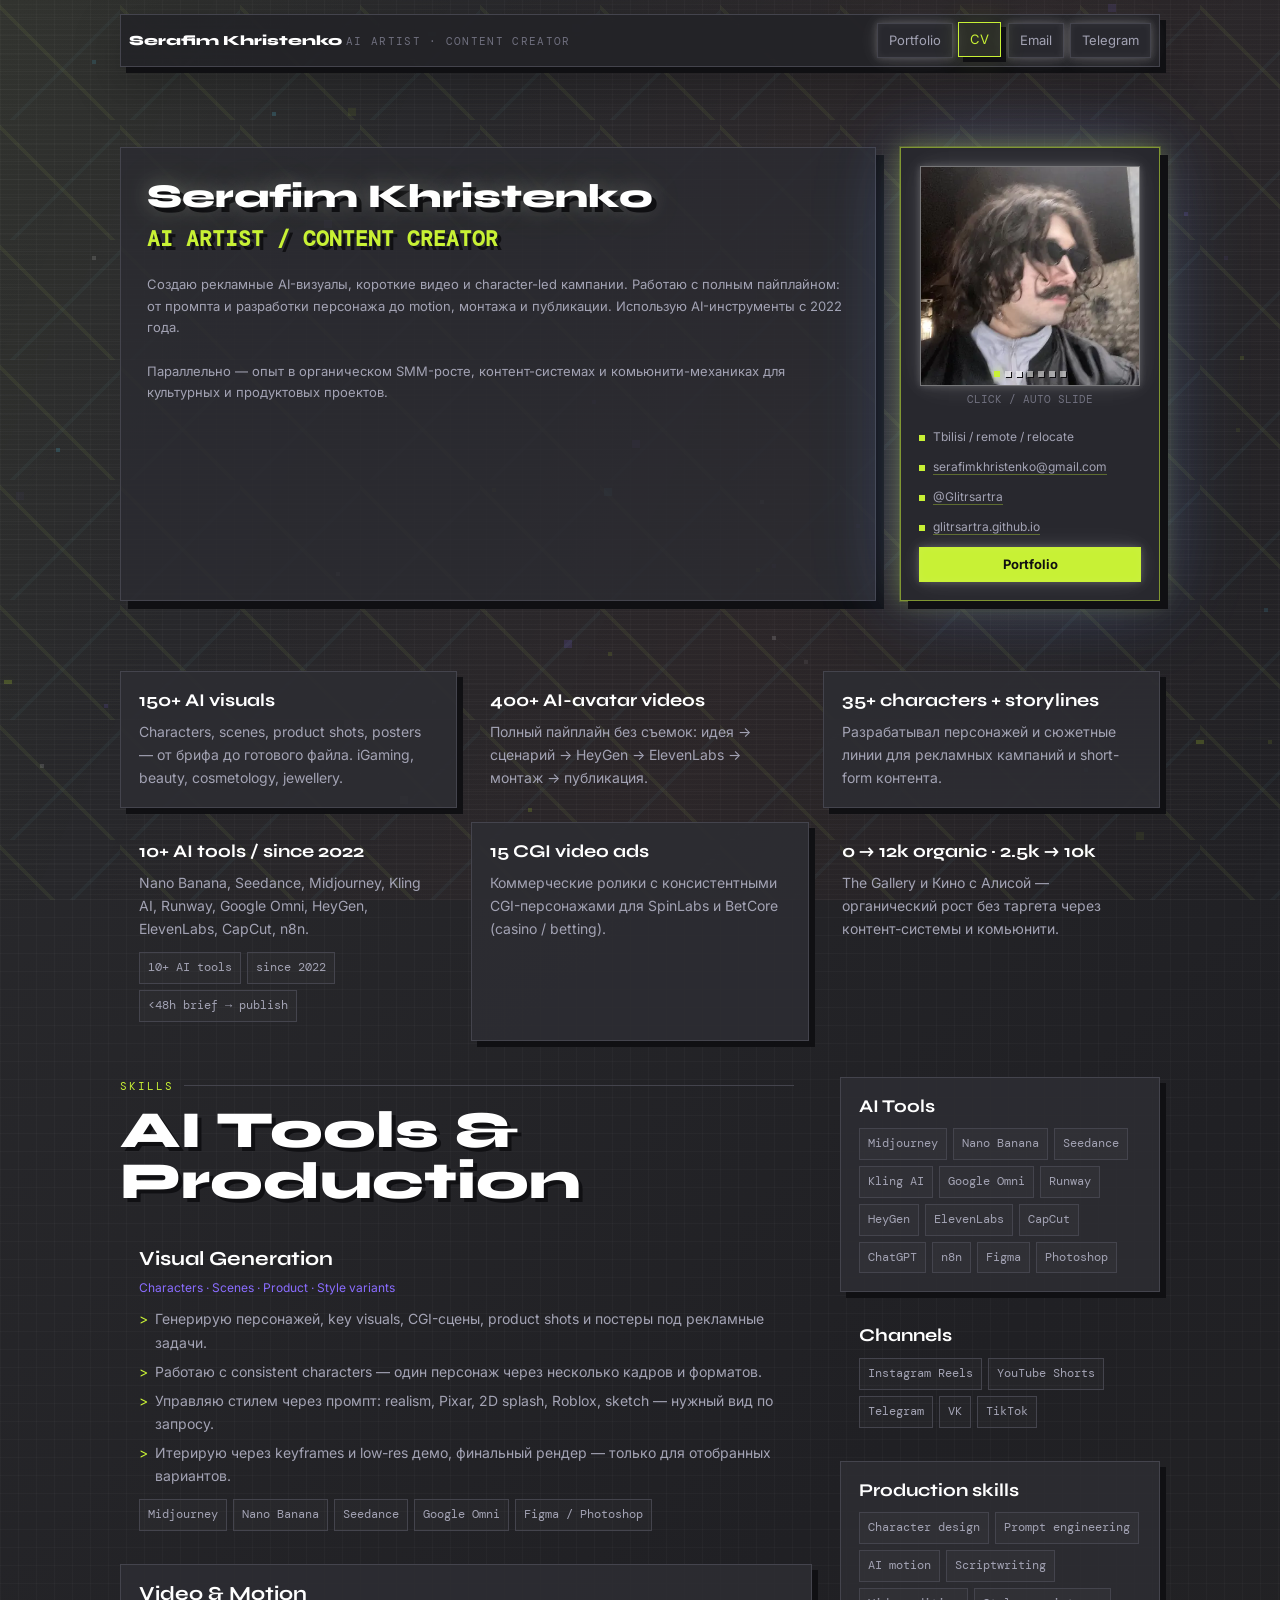
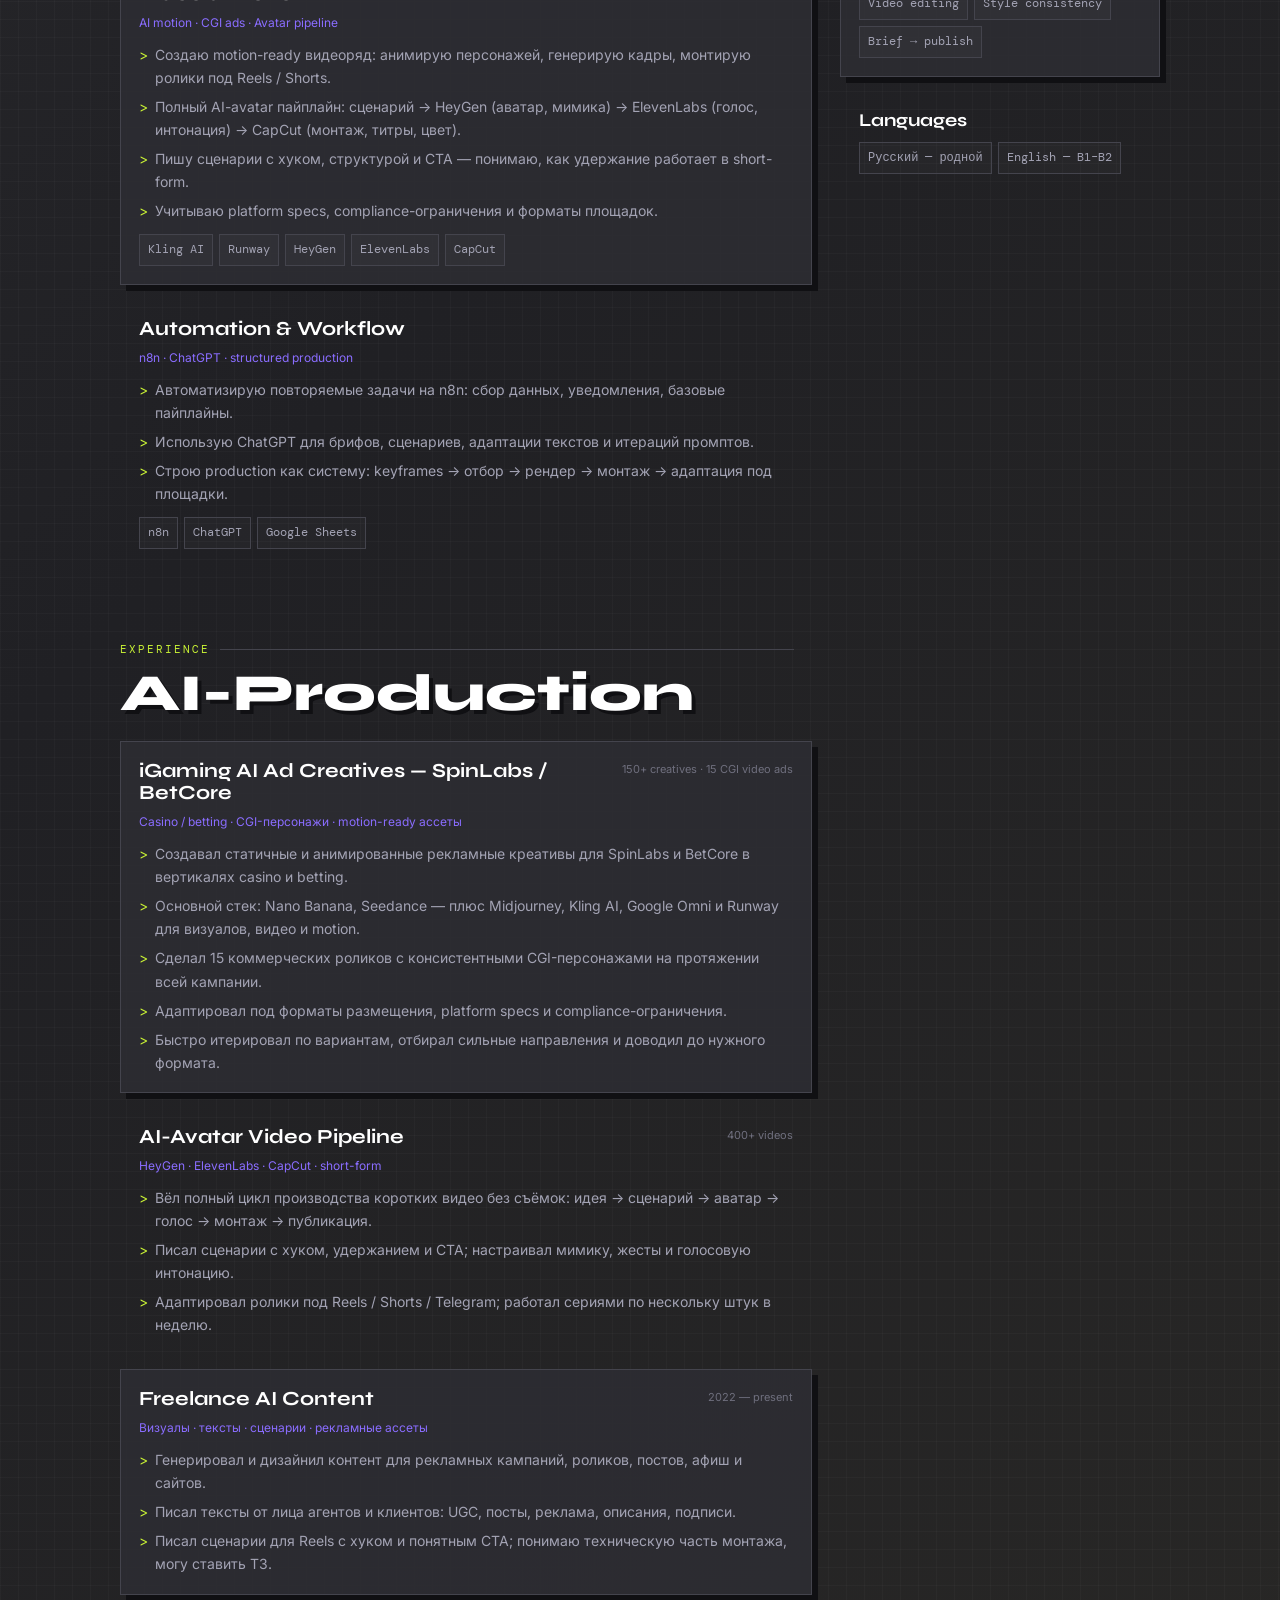
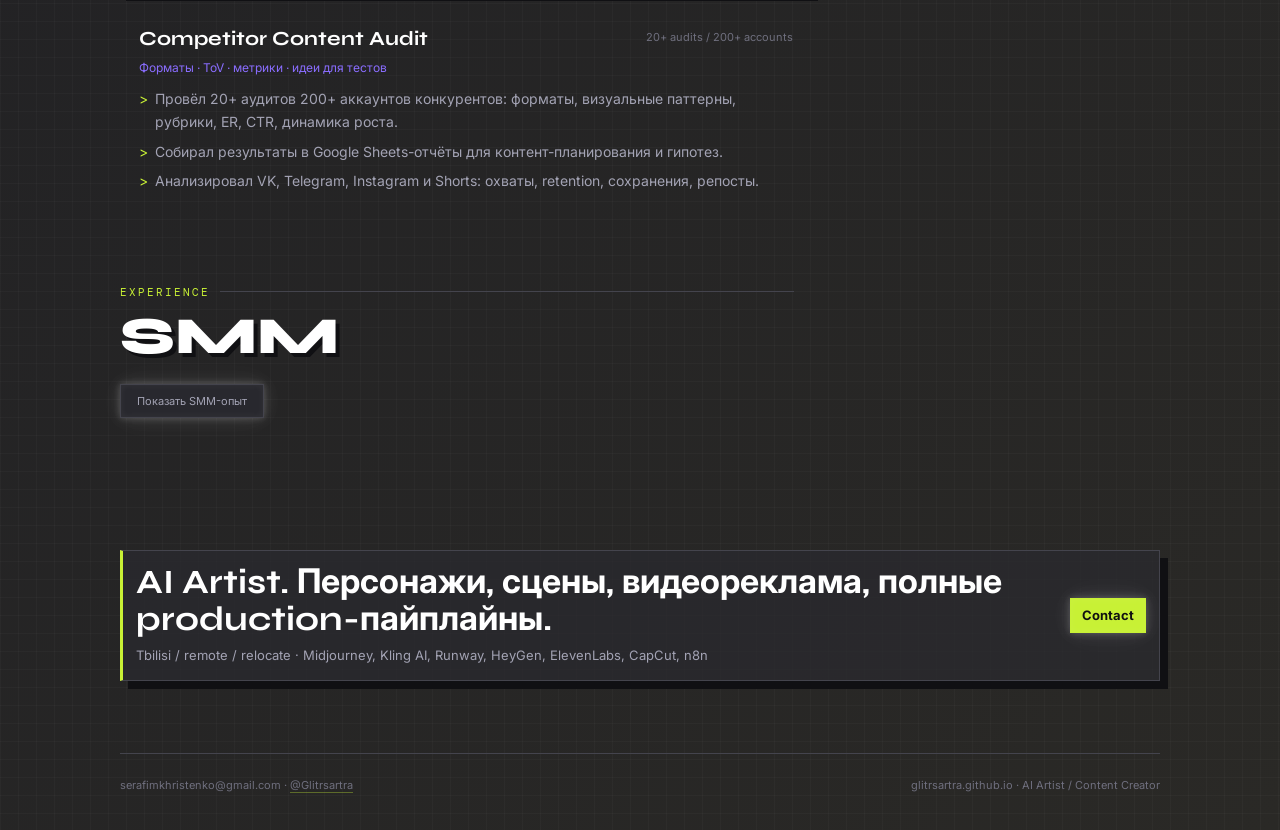
==== commit 3c6188d4: "Revert "Redesign AI Artist portfolio"" ====
--- a/cv.html
+++ b/cv.html
@@ -3,7 +3,7 @@
 <head>
   <meta charset="utf-8">
   <meta name="viewport" content="width=device-width, initial-scale=1">
-  <title>Serafim Khristenko - SMM / AI Content Creator CV</title>
+  <title>Serafim Khristenko — AI Artist & Content Creator CV</title>
   <link rel="preconnect" href="https://fonts.googleapis.com">
   <link rel="preconnect" href="https://fonts.gstatic.com" crossorigin>
   <link href="https://fonts.googleapis.com/css2?family=DM+Mono:wght@400;500&family=Inter:wght@400;500;600;700&family=Syne:wght@700;800&display=swap" rel="stylesheet">
@@ -16,7 +16,7 @@
     <a class="brand" href="index.html?fresh=ai-creative-gallery" aria-label="Back to portfolio">
       <span class="brand-text">
         <span class="brand-name">Serafim Khristenko</span>
-        <span class="brand-role">SMM · AI content creator</span>
+        <span class="brand-role">AI Artist · Content Creator</span>
       </span>
     </a>
     <nav class="nav" aria-label="Primary navigation">
@@ -28,17 +28,17 @@
   </header>
 
   <main class="shell">
+
+    <!-- HERO -->
     <section class="cv-hero">
       <div class="cv-title">
         <h1 class="glow-name" data-glow-name>Serafim Khristenko</h1>
-        <h2 class="cv-role-heading">SMM / AI Content Creator</h2>
+        <h2 class="cv-role-heading">AI Artist / Content Creator</h2>
         <p>
-       Пишу тексты, создаю коммьюнити вокруг проектов, рассказываю просто о сложном и помогаю достичь цели через SMM. По образованию я психолог, и мне нравится изучать на практике , как работает поведение потребителей.
-          <p>
-        Создаю контент: рубрики, сценарии, рекламные креативы, reels, shorts, motion-ролики, ugc-видео
-       <p>
-             Строю коммуникацию от реальных болей аудитории — это и есть основа всех форматов, ToV, и того как контент конвертирует в целевое действие.
-          </p>
+          Создаю рекламные AI-визуалы, короткие видео и character-led кампании. Работаю с полным пайплайном: от промпта и разработки персонажа до motion, монтажа и публикации. Использую AI-инструменты с 2022 года.
+        </p>
+        <p>
+          Параллельно — опыт в органическом SMM-росте, контент-системах и комьюнити-механиках для культурных и продуктовых проектов.
         </p>
       </div>
       <aside class="cv-contact">
@@ -71,65 +71,185 @@
       </aside>
     </section>
 
+    <!-- METRICS GRID — переориентированы на production -->
     <section class="section">
       <div class="cv-grid">
         <div class="cv-card">
-          <strong>0 -> 12k organic</strong>
-          <p>Запустил The Gallery как Instagram-платформу для художников: собирал рубрики, open calls, коллаборации и комьюнити-механику, чтобы рост шел без платного трафика.</p>
+          <strong>150+ AI visuals</strong>
+          <p>Characters, scenes, product shots, posters — от брифа до готового файла. iGaming, beauty, cosmetology, jewellery.</p>
         </div>
         <div class="cv-card cv-card--flat">
-          <strong>400+ popup visitors</strong>
-          <p>Перевел онлайн-коммуникацию The Gallery в офлайн-результат: прогревал аудиторию, связывал художников и гостей, помог собрать активное комьюнити в Тбилиси и Европе.</p>
+          <strong>400+ AI-avatar videos</strong>
+          <p>Полный пайплайн без съемок: идея → сценарий → HeyGen → ElevenLabs → монтаж → публикация.</p>
         </div>
         <div class="cv-card">
-          <strong>2.5k -> 10k Instagram</strong>
-          <p>В «Кино с Алисой» перестроил ToV и контент-план: вел Reels, карусели, гостевые рубрики и партнерства, чтобы аккаунт рос как медиа, а не просто афиша.</p>
+          <strong>35+ characters + storylines</strong>
+          <p>Разрабатывал персонажей и сюжетные линии для рекламных кампаний и short-form контента.</p>
         </div>
         <div class="cv-card cv-card--flat">
-          <strong>150+ creatives / 10+ AI tools</strong>
-          <p>Собирал AI-production под задачу: генерировал визуалы, motion-видео, аватары и рекламные ассеты, тестировал инструменты и доводил идеи до готовых публикаций.</p>
+          <strong>10+ AI tools / since 2022</strong>
+          <p>Nano Banana, Seedance, Midjourney, Kling AI, Runway, Google Omni, HeyGen, ElevenLabs, CapCut, n8n.</p>
           <div class="pill-list meme-chip-list">
-            <span class="pill">150+ creatives</span>
             <span class="pill">10+ AI tools</span>
             <span class="pill">since 2022</span>
+            <span class="pill">&lt;48h brief → publish</span>
           </div>
         </div>
         <div class="cv-card">
-          <strong>400+ AI-avatar videos</strong>
-          <p>Вел короткие видео без съемок от идеи до публикации: писал сценарии, собирал аватары и голос, монтировал, адаптировал под short-form и выпускал сериями.</p>
+          <strong>15 CGI video ads</strong>
+          <p>Коммерческие ролики с консистентными CGI-персонажами для SpinLabs и BetCore (casino / betting).</p>
         </div>
         <div class="cv-card cv-card--flat">
-          <strong>35+ characters + storylines</strong>
-          <p>Разрабатывал персонажей и сюжетные линии для рекламных креативов: продумывал характер, визуальный стиль, ситуации и сценарии под короткие кампании.</p>
+          <strong>0 → 12k organic · 2.5k → 10k</strong>
+          <p>The Gallery и Кино с Алисой — органический рост без таргета через контент-системы и комьюнити.</p>
         </div>
       </div>
     </section>
 
     <div class="cv-layout">
       <div>
+
+        <!-- ═══════════════════════════════════════
+             AI SKILLS & TOOLS — первый блок
+        ═══════════════════════════════════════ -->
         <section class="section" style="padding-top:0">
           <div class="section-head">
             <div>
-              <div class="section-kicker section-kicker--large">Experience</div>
-              <h2>Freelance</h2>
-            </div>
-          </div>
-
+              <div class="section-kicker section-kicker--large">Skills</div>
+              <h2>AI Tools & Production</h2>
+            </div>
+          </div>
           <div class="experience-list">
             <article class="experience-item experience-item--flat">
               <div class="experience-top">
-                <span class="period">2022 - present</span>
-              </div>
-              <ul>
-                <li>Генерировал и дизайнил контент для рекламных компаний, роликов, постов, афиш, постеров и сайтов.</li>
-                <li>Работал в первую очередь с Nano Banana и Seedance, Kling AI, а также с Midjourney, Google Omni и Runway.</li>
-                <li>Писал тексты от лица агентов и клиентов: ugc, посты, реклама, описания, подписи.</li>
-                <li>Писал сценарии для Reels с хуком, удержанием и понятным CTA. Раньше сам занимался монтажом, поэтому хорошо понимаю техническую часть процесса и могу ставить понятные ТЗ монтажеру.</li>
-              </ul>
-            </article>
-          </div>
-        </section>
-
+                <h3>Visual Generation</h3>
+              </div>
+              <div class="company">Characters · Scenes · Product · Style variants</div>
+              <ul>
+                <li>Генерирую персонажей, key visuals, CGI-сцены, product shots и постеры под рекламные задачи.</li>
+                <li>Работаю с consistent characters — один персонаж через несколько кадров и форматов.</li>
+                <li>Управляю стилем через промпт: realism, Pixar, 2D splash, Roblox, sketch — нужный вид по запросу.</li>
+                <li>Итерирую через keyframes и low-res демо, финальный рендер — только для отобранных вариантов.</li>
+              </ul>
+              <div class="pill-list" style="margin-top:12px">
+                <span class="pill">Midjourney</span>
+                <span class="pill">Nano Banana</span>
+                <span class="pill">Seedance</span>
+                <span class="pill">Google Omni</span>
+                <span class="pill">Figma / Photoshop</span>
+              </div>
+            </article>
+
+            <article class="experience-item">
+              <div class="experience-top">
+                <h3>Video & Motion</h3>
+              </div>
+              <div class="company">AI motion · CGI ads · Avatar pipeline</div>
+              <ul>
+                <li>Создаю motion-ready видеоряд: анимирую персонажей, генерирую кадры, монтирую ролики под Reels / Shorts.</li>
+                <li>Полный AI-avatar пайплайн: сценарий → HeyGen (аватар, мимика) → ElevenLabs (голос, интонация) → CapCut (монтаж, титры, цвет).</li>
+                <li>Пишу сценарии с хуком, структурой и CTA — понимаю, как удержание работает в short-form.</li>
+                <li>Учитываю platform specs, compliance-ограничения и форматы площадок.</li>
+              </ul>
+              <div class="pill-list" style="margin-top:12px">
+                <span class="pill">Kling AI</span>
+                <span class="pill">Runway</span>
+                <span class="pill">HeyGen</span>
+                <span class="pill">ElevenLabs</span>
+                <span class="pill">CapCut</span>
+              </div>
+            </article>
+
+            <article class="experience-item experience-item--flat">
+              <div class="experience-top">
+                <h3>Automation & Workflow</h3>
+              </div>
+              <div class="company">n8n · ChatGPT · structured production</div>
+              <ul>
+                <li>Автоматизирую повторяемые задачи на n8n: сбор данных, уведомления, базовые пайплайны.</li>
+                <li>Использую ChatGPT для брифов, сценариев, адаптации текстов и итераций промптов.</li>
+                <li>Строю production как систему: keyframes → отбор → рендер → монтаж → адаптация под площадки.</li>
+              </ul>
+              <div class="pill-list" style="margin-top:12px">
+                <span class="pill">n8n</span>
+                <span class="pill">ChatGPT</span>
+                <span class="pill">Google Sheets</span>
+              </div>
+            </article>
+          </div>
+        </section>
+
+        <!-- ═══════════════════════════════════════
+             AI-PRODUCTION EXPERIENCE
+        ═══════════════════════════════════════ -->
+        <section class="section">
+          <div class="section-head">
+            <div>
+              <div class="section-kicker section-kicker--large">Experience</div>
+              <h2>AI-Production</h2>
+            </div>
+          </div>
+
+          <div class="experience-list">
+            <article class="experience-item">
+              <div class="experience-top">
+                <h3>iGaming AI Ad Creatives — SpinLabs / BetCore</h3>
+                <span class="period">150+ creatives · 15 CGI video ads</span>
+              </div>
+              <div class="company">Casino / betting · CGI-персонажи · motion-ready ассеты</div>
+              <ul>
+                <li>Создавал статичные и анимированные рекламные креативы для SpinLabs и BetCore в вертикалях casino и betting.</li>
+                <li>Основной стек: Nano Banana, Seedance — плюс Midjourney, Kling AI, Google Omni и Runway для визуалов, видео и motion.</li>
+                <li>Сделал 15 коммерческих роликов с консистентными CGI-персонажами на протяжении всей кампании.</li>
+                <li>Адаптировал под форматы размещения, platform specs и compliance-ограничения.</li>
+                <li>Быстро итерировал по вариантам, отбирал сильные направления и доводил до нужного формата.</li>
+              </ul>
+            </article>
+
+            <article class="experience-item experience-item--flat">
+              <div class="experience-top">
+                <h3>AI-Avatar Video Pipeline</h3>
+                <span class="period">400+ videos</span>
+              </div>
+              <div class="company">HeyGen · ElevenLabs · CapCut · short-form</div>
+              <ul>
+                <li>Вёл полный цикл производства коротких видео без съёмок: идея → сценарий → аватар → голос → монтаж → публикация.</li>
+                <li>Писал сценарии с хуком, удержанием и CTA; настраивал мимику, жесты и голосовую интонацию.</li>
+                <li>Адаптировал ролики под Reels / Shorts / Telegram; работал сериями по нескольку штук в неделю.</li>
+              </ul>
+            </article>
+
+            <article class="experience-item">
+              <div class="experience-top">
+                <h3>Freelance AI Content</h3>
+                <span class="period">2022 — present</span>
+              </div>
+              <div class="company">Визуалы · тексты · сценарии · рекламные ассеты</div>
+              <ul>
+                <li>Генерировал и дизайнил контент для рекламных кампаний, роликов, постов, афиш и сайтов.</li>
+                <li>Писал тексты от лица агентов и клиентов: UGC, посты, реклама, описания, подписи.</li>
+                <li>Писал сценарии для Reels с хуком и понятным CTA; понимаю техническую часть монтажа, могу ставить ТЗ.</li>
+              </ul>
+            </article>
+
+            <article class="experience-item experience-item--flat">
+              <div class="experience-top">
+                <h3>Competitor Content Audit</h3>
+                <span class="period">20+ audits / 200+ accounts</span>
+              </div>
+              <div class="company">Форматы · ToV · метрики · идеи для тестов</div>
+              <ul>
+                <li>Провёл 20+ аудитов 200+ аккаунтов конкурентов: форматы, визуальные паттерны, рубрики, ER, CTR, динамика роста.</li>
+                <li>Собирал результаты в Google Sheets-отчёты для контент-планирования и гипотез.</li>
+                <li>Анализировал VK, Telegram, Instagram и Shorts: охваты, retention, сохранения, репосты.</li>
+              </ul>
+            </article>
+          </div>
+        </section>
+
+        <!-- ═══════════════════════════════════════
+             SMM EXPERIENCE — спойлер
+        ═══════════════════════════════════════ -->
         <section class="section">
           <div class="section-head">
             <div>
@@ -138,267 +258,127 @@
             </div>
           </div>
 
-          <div class="experience-list">
-            <article class="experience-item">
-              <div class="experience-top">
-                <h3>The Gallery - SMM / Community / Organic Growth</h3>
-                <span class="period">2024 - 2026</span>
-              </div>
-              <div class="company">Independent media and artist-support platform</div>
-              <ul>
-                <li>Выстроил контент-систему Instagram: рубрики, образовательные форматы и open calls как точку входа в проект.</li>
-                <li>Развивал коллаборации, связь с авторами, галереями и культурным сообществом; запустил монетизацию через платные submissions.</li>
-                <li>Результат: органический рост с 0 до 12 000 подписчиков; заметные публикации набирали 23k-47k просмотров.</li>
-                <li>Контент переводил онлайн-интерес в участие художников и аудитории в проектах.</li>
-                <li>Офлайн-комьюнити вокруг платформы выросло до popup на 400+ человек в ноябре 2025.</li>
-              </ul>
-            </article>
-
-            <article class="experience-item experience-item--flat">
-              <div class="experience-top">
-                <h3>Кино с Алисой - SMM / Content Plan / Community / Sales</h3>
-                <span class="period">2025 - 2026</span>
-              </div>
-              <div class="company">Online film club and cultural community</div>
-              <ul>
-                <li>Выстроил Telegram-контент-план, айдентику и tone of voice вокруг сезонов онлайн-киноклуба.</li>
-                <li>Запускал рубрики, гостевые форматы, коллаборации и розыгрыши с авторами, медиа и культурными проектами.</li>
-                <li>Поддерживал закрытое комьюнити участников: чат, ежедневную коммуникацию и офлайн-встречи.</li>
-                <li>Результат: Instagram вырос x4 — с 2,5k до 10k; выросла вовлеченность Telegram-аудитории.</li>
-                <li>Каждый сезон продавался на 40-100 участников раз в 2-3 месяца.</li>
-              </ul>
-            </article>
-
-            <article class="experience-item">
-              <div class="experience-top">
-                <h3>Pay Simple - SMM project</h3>
-                <span class="period">2022 - 2025</span>
-              </div>
-              <div class="company">Subscription service, Telegram / VK communication</div>
-              <ul>
-                <li>Прописал коммуникационные сценарии, готовые рассылки и единый ToV для Telegram / VK.</li>
-                <li>Упростил FAQ и путь от оплаты до активации подписки; собрал Teletype с инструкциями.</li>
-                <li>Развивал чат-комьюнити и поддержку, участвовал в коммуникации вокруг мини-приложения и бота.</li>
-                <li>Снизил объем ручной коммуникации и сделал пользовательский путь понятнее.</li>
-                <li>Результат: 1000+ новых пользователей за 3 месяца.</li>
-              </ul>
-            </article>
-
-            <article class="experience-item experience-item--flat">
-              <div class="experience-top">
-                <h3>Мемные паблики - VK / Telegram</h3>
-                <span class="period">2019 - 2025</span>
-              </div>
-              <div class="company">Editorial meme communities</div>
-              <ul>
-                <li>С 2019 по 2025 вел мемные паблики в VK и Telegram, включая «годнотент».</li>
-                <li>Ориентир по масштабу: 10k-30k суммарной аудитории и 2k-10k типичного охвата; диапазоны приблизительные.</li>
-                <li>Регулярно участвовал в закрытых Instagram-чатах по мемам и трендам.</li>
-                <li>Собрал Telegram-папку для ежедневного мониторинга 100+ каналов.</li>
-                <li>Работал с быстрыми инфоповодами, репостной логикой и вирусными форматами, которые хочется отправить другу.</li>
-              </ul>
-              <div class="pill-list meme-chip-list">
-                <span class="pill">2019-2025 · 6 лет</span>
-                <span class="pill">10k-30k total audience*</span>
-                <span class="pill">2k-10k typical reach*</span>
-                <span class="pill">100+ channels monitored</span>
-                <span class="pill">VK / Telegram · включая «годнотент»</span>
-              </div>
-              <p class="metric-disclaimer">* Приблизительная self-reported оценка.</p>
-            </article>
-          </div>
-        </section>
-
-        <section class="section">
-          <div class="section-head">
-            <div>
-              <div class="section-kicker">SMM strengths</div>
-              <h2>What I bring</h2>
-            </div>
-          </div>
-
-          <div class="project-row">
-            <article class="project-tile">
-              <div class="project-placeholder" aria-hidden="true"><img loading="lazy" src="assets/gallery_interview_metrics.webp" alt="The Gallery интервью и метрики" style="width:100%;height:100%;object-fit:cover;"></div>
-              <div>
-                <strong>Content systems</strong>
-                <p>Рубрики, контент-планы, ToV, форматы между анонсами, регулярные подборки и editorial rhythm.</p>
-              </div>
-            </article>
-            <article class="project-tile">
-              <div class="project-placeholder" aria-hidden="true"><img loading="lazy" src="assets/gallery_popup_photo_02.webp" alt="The Gallery офлайн-событие" style="width:100%;height:100%;object-fit:cover;"></div>
-              <div>
-                <strong>Community growth</strong>
-                <p>Комьюнити вокруг культурных проектов: участники, авторы, партнеры, чаты, офлайн-встречи и вовлечение.</p>
-              </div>
-            </article>
-            <article class="project-tile">
-              <div class="project-placeholder" aria-hidden="true"><img loading="lazy" src="assets/collab_remizorro.webp" alt="Коллаборация — канал Ремизорро" style="width:100%;height:100%;object-fit:cover;"></div>
-              <div>
-                <strong>Collaborations</strong>
-                <p>Гостевые рубрики, авторы, кинокритики, культурные медиа, партнерские розыгрыши и cross-promo.</p>
-              </div>
-            </article>
-            <article class="project-tile">
-              <div class="project-placeholder" aria-hidden="true"><img loading="lazy" src="assets/ai_creative_14_gorilla_king.webp" alt="AI-визуал гориллы-короля с короной и золотыми аксессуарами" style="width:100%;height:100%;object-fit:cover;"></div>
-              <div>
-                <strong>AI-production</strong>
-                <p>AI-визуалы, короткие видео, avatar / voice production, креативы и быстрые варианты под соцсети.</p>
-              </div>
-            </article>
-          </div>
-        </section>
-
-        <section class="section">
-            <div class="section-head">
-              <div>
-              <h2>AI-PRODUCTION</h2>
-              </div>
-            </div>
-          <div class="experience-list">
-            <article class="experience-item">
-              <div class="experience-top">
-                <h3>iGaming AI Ad Creatives</h3>
-                <span class="period">150+ creatives</span>
-              </div>
-              <div class="company">Casino / betting, CGI-персонажи, motion-ready ассеты</div>
-              <ul>
-                <li>Создавал статичные и анимированные рекламные креативы для SpinLabs и BetCore в вертикалях casino и betting.</li>
-                <li>Использовал Nano Banana и Seedance как основные инструменты, а также Midjourney, Kling AI, Google Omni и Runway для визуалов, видео, motion-элементов и адаптации под требования площадок.</li>
-                <li>Адаптировал креативы под форматы размещения, platform specs и compliance-ограничения.</li>
-                <li>Сделал 15 коммерческих роликов с консистентными CGI-персонажами на протяжении всей кампании.</li>
-                <li>Работал с большим количеством вариантов, быстро отбирал сильные направления и доводил ассеты под нужный формат.</li>
-              </ul>
-            </article>
-
-            <article class="experience-item">
-              <div class="experience-top">
-                <h3>Competitor Content Audit</h3>
-                <span class="period">20+ audits / 200+ accounts</span>
-              </div>
-              <div class="company">Форматы, ToV, частота, вовлечение, метрики и идеи для тестов</div>
-              <ul>
-                <li>Больше 20 раз проводил аудит 200+ аккаунтов конкурентов по разным нишам: форматы, визуальные паттерны, рубрики, tone of voice, частота публикаций, вовлечение и идеи для тестов.</li>
-                <li>Собирал результаты в структурированные Google Sheets-отчеты для планирования контент-календаря, гипотез и тестов.</li>
-                <li>Смотрел ключевые метрики для VK, Telegram, Instagram и Shorts: охваты, ER, CTR, конверсии, рост подписчиков, просмотры Reels/Shorts, retention, сохранения, репосты, комментарии и динамику вовлечения.</li>
-              </ul>
-            </article>
-
-          </div>
-        </section>
+          <div class="smm-spoiler" data-smm-spoiler>
+            <div class="smm-spoiler-body" data-smm-body>
+              <div class="experience-list">
+
+                <article class="experience-item experience-item--flat">
+                  <div class="experience-top">
+                    <h3>The Gallery — Instagram SMM</h3>
+                    <span class="period">2024–2026</span>
+                  </div>
+                  <div class="company">Independent media · artist-support platform</div>
+                  <ul>
+                    <li>Органический рост с 0 до 12 000 подписчиков; top posts 23k–47k просмотров.</li>
+                    <li>Рубрики, open calls, коллаборации, монетизация через submissions, офлайн popup 400+ человек.</li>
+                  </ul>
+                </article>
+
+                <article class="experience-item">
+                  <div class="experience-top">
+                    <h3>Кино с Алисой — Telegram + Instagram</h3>
+                    <span class="period">2025–2026</span>
+                  </div>
+                  <div class="company">Online film club · cultural community</div>
+                  <ul>
+                    <li>Instagram x4: с 2,5k до 10k; коллаборации с «Сеанс», The Blueprint, Beat Film Festival.</li>
+                    <li>Продажи 40–100 участников на каждый сезон; поддержка закрытого комьюнити.</li>
+                  </ul>
+                </article>
+
+                <article class="experience-item experience-item--flat">
+                  <div class="experience-top">
+                    <h3>Pay Simple — Telegram / VK</h3>
+                    <span class="period">2022–2025</span>
+                  </div>
+                  <div class="company">Subscription service · support communication</div>
+                  <ul>
+                    <li>1000+ новых пользователей за 3 месяца; упростил FAQ и путь пользователя.</li>
+                    <li>Сценарии ответов, рассылки, единый ToV, чат-комьюнити.</li>
+                  </ul>
+                </article>
+
+                <article class="experience-item">
+                  <div class="experience-top">
+                    <h3>Мемные паблики — VK / Telegram</h3>
+                    <span class="period">2019–2025</span>
+                  </div>
+                  <div class="company">Editorial meme communities · включая «годнотент»</div>
+                  <ul>
+                    <li>~10k–30k суммарной аудитории; мониторинг 100+ каналов ежедневно.</li>
+                    <li>Вирусные форматы, быстрые инфоповоды, репостная логика.</li>
+                  </ul>
+                </article>
+
+              </div>
+            </div>
+            <button class="smm-spoiler-toggle pixel-button" data-smm-toggle aria-expanded="false">Показать SMM-опыт</button>
+          </div>
+        </section>
+
       </div>
 
+      <!-- SIDEBAR -->
       <aside class="side-stack">
+
         <section class="cv-card">
-          <strong>Core SMM skills</strong>
+          <strong>AI Tools</strong>
           <div class="pill-list" style="margin-top:12px">
-            <span class="pill">SMM strategy</span>
-            <span class="pill">Content plans</span>
-            <span class="pill">Copywriting</span>
-            <span class="pill">Memes</span>
-            <span class="pill">Trends</span>
-            <span class="pill">Tone of voice</span>
-            <span class="pill">Rubrics</span>
-            <span class="pill">Community</span>
-            <span class="pill">Collaborations</span>
-            <span class="pill">UGC mechanics</span>
-            <span class="pill">Metrics</span>
-          </div>
-        </section>
-
-        <section class="cv-card cv-card--flat">
-          <strong>Channels</strong>
-          <div class="pill-list" style="margin-top:12px">
-            <span class="pill">Instagram</span>
-            <span class="pill">Telegram</span>
-            <span class="pill">VK</span>
-            <span class="pill">Reels</span>
-            <span class="pill">Shorts</span>
-            <span class="pill">Chats</span>
-            <span class="pill">Offline events</span>
-          </div>
-        </section>
-
-        <section class="cv-card">
-          <strong>AI / tools</strong>
-          <div class="pill-list" style="margin-top:12px">
-            <span class="pill">ChatGPT</span>
+            <span class="pill">Midjourney</span>
             <span class="pill">Nano Banana</span>
             <span class="pill">Seedance</span>
-            <span class="pill">Midjourney</span>
             <span class="pill">Kling AI</span>
             <span class="pill">Google Omni</span>
             <span class="pill">Runway</span>
             <span class="pill">HeyGen</span>
             <span class="pill">ElevenLabs</span>
             <span class="pill">CapCut</span>
-            <span class="pill">Google Sheets</span>
+            <span class="pill">ChatGPT</span>
+            <span class="pill">n8n</span>
+            <span class="pill">Figma</span>
+            <span class="pill">Photoshop</span>
+          </div>
+        </section>
+
+        <section class="cv-card cv-card--flat">
+          <strong>Channels</strong>
+          <div class="pill-list" style="margin-top:12px">
+            <span class="pill">Instagram Reels</span>
+            <span class="pill">YouTube Shorts</span>
+            <span class="pill">Telegram</span>
+            <span class="pill">VK</span>
+            <span class="pill">TikTok</span>
+          </div>
+        </section>
+
+        <section class="cv-card">
+          <strong>Production skills</strong>
+          <div class="pill-list" style="margin-top:12px">
+            <span class="pill">Character design</span>
+            <span class="pill">Prompt engineering</span>
+            <span class="pill">AI motion</span>
+            <span class="pill">Scriptwriting</span>
+            <span class="pill">Video editing</span>
+            <span class="pill">Style consistency</span>
+            <span class="pill">Brief → publish</span>
+          </div>
+        </section>
+
+        <section class="cv-card cv-card--flat">
+          <strong>Languages</strong>
+          <div class="pill-list" style="margin-top:12px">
+            <span class="pill">Русский — родной</span>
+            <span class="pill">English — B1–B2</span>
           </div>
         </section>
 
       </aside>
     </div>
 
-    <section class="section" id="role-fit">
-      <div class="section-head">
-        <div>
-          <div class="section-kicker">Role fit</div>
-          <h2>100% совпадение с SMM-ролью</h2>
-        </div>
-        <p class="section-note">Требования к SMM для AI-продукта закрываются моим опытом в комьюнити, мемах, AI-production, метриках и росте.</p>
-      </div>
-      <div class="fit-spoiler" data-fit-spoiler>
-        <div class="fit-table" aria-label="Таблица совместимости">
-          <div class="fit-row fit-head">
-            <span>Что нужно роли</span>
-            <span>Что есть у меня</span>
-            <span>Match</span>
-          </div>
-          <div class="fit-row">
-            <span>Контент и рост: Reels, рубрики, мемы, вирусные механики</span>
-            <span>The Gallery: 0→12k органически, посты до 196k просмотров. «Кино с Алисой»: 2,5k→10k. Вел мемные паблики в TG/VK с 2019.</span>
-            <strong>100%</strong>
-          </div>
-          <div class="fit-row">
-            <span>AI-визуалы, видео, аватары, автоматизация</span>
-            <span>150+ AI-креативов, motion-ролики, AI-аватары для брендов, автоматизации на n8n. Midjourney, Kling AI, Runway, HeyGen, Seedance.</span>
-            <strong>100%</strong>
-          </div>
-          <div class="fit-row fit-collapsed">
-            <span>Платформы: VK, Telegram, Instagram, YouTube Shorts</span>
-            <span>Вел Telegram и Instagram для «Кино с Алисой», Instagram для The Gallery, Telegram/VK для Pay Simple.</span>
-            <strong>100%</strong>
-          </div>
-          <div class="fit-row fit-collapsed">
-            <span>Контент-план, тренды, реакция за 24-48 часов</span>
-            <span>Сезонные и ежедневные планы, рубрики, open calls, партнерские механики. Слежу за AI-трендами минимум час в день.</span>
-            <strong>100%</strong>
-          </div>
-          <div class="fit-row fit-collapsed">
-            <span>Короткие видео, сценарии, монтаж</span>
-            <span>Пишу сценарии, ставлю ТЗ, генерирую keyframes, при необходимости собираю видеоряд целиком.</span>
-            <strong>100%</strong>
-          </div>
-          <div class="fit-row fit-collapsed">
-            <span>Блогеры, коллаборации, PR</span>
-            <span>Гостевые рубрики, розыгрыши, партнерства. Опыт с Blogosphere. Офлайн-мероприятия в СПб и Тбилиси.</span>
-            <strong>100%</strong>
-          </div>
-          <div class="fit-row fit-collapsed">
-            <span>Метрики: охваты, ER, CTR, конверсии</span>
-            <span>Анализировал 200+ аккаунтов в 20+ нишах. Работаю с retention, сохранениями, динамикой вовлечения.</span>
-            <strong>100%</strong>
-          </div>
-        </div>
-        <div class="fit-spoiler-fade"></div>
-        <button class="fit-spoiler-toggle" data-fit-toggle aria-expanded="false">Показать всё</button>
-      </div>
-    </section>
-
     <section class="cta-band">
       <div>
-        <strong>Создаю контент, который работает. Ищу продукт с ресурсами и амбициями.</strong>
-        <span>Instagram · Telegram · VK · мемы · рубрики · коллаборации · short-form · AI-production · отчеты</span>
+        <strong>AI Artist. Персонажи, сцены, видеореклама, полные production-пайплайны.</strong>
+        <span>Tbilisi / remote / relocate · Midjourney, Kling AI, Runway, HeyGen, ElevenLabs, CapCut, n8n</span>
       </div>
       <a class="pixel-button primary" href="mailto:serafimkhristenko@gmail.com">Contact</a>
     </section>
@@ -406,7 +386,7 @@
 
   <footer class="footer shell">
     <span>serafimkhristenko@gmail.com · <a href="https://t.me/Glitrsartra">@Glitrsartra</a></span>
-    <span>glitrsartra.github.io · SMM / AI Content Creator CV</span>
+    <span>glitrsartra.github.io · AI Artist / Content Creator</span>
   </footer>
 
   <script src="portfolio.js?v=ai-creative-gallery"></script>
--- a/styles.css
+++ b/styles.css
@@ -3395,3 +3395,155 @@
     inset 0 0 11px rgba(255, 255, 255, 0.12);
   filter: brightness(1.07);
 }
+
+/* ═══════════════════════════════════════════════
+   AI GALLERY FILTER
+═══════════════════════════════════════════════ */
+.ai-gallery-filter {
+  display: flex;
+  flex-wrap: wrap;
+  gap: 8px;
+  margin: 20px 0 16px;
+}
+
+.filter-btn {
+  background: var(--surface);
+  border: 1px solid var(--line);
+  color: var(--muted);
+  font-family: 'DM Mono', monospace;
+  font-size: 11px;
+  letter-spacing: 0.06em;
+  text-transform: uppercase;
+  padding: 6px 14px;
+  cursor: var(--cursor-pixel);
+  transition: color 0.15s, border-color 0.15s, box-shadow 0.15s;
+}
+
+.filter-btn.is-active,
+.filter-btn:hover {
+  color: var(--acid);
+  border-color: var(--acid);
+  box-shadow: 0 0 8px rgba(200, 241, 53, 0.25);
+}
+
+.gallery-shot.is-hidden {
+  display: none;
+}
+
+/* ═══════════════════════════════════════════════
+   CASE SPOILERS (SMM section)
+═══════════════════════════════════════════════ */
+.case-list--spoilers {
+  display: flex;
+  flex-direction: column;
+  gap: 2px;
+}
+
+.section-subhead {
+  color: var(--muted);
+  font-size: 13px;
+  margin: 4px 0 0;
+}
+
+.case-spoiler {
+  background: var(--surface-2);
+  border: 1px solid var(--line-soft);
+  overflow: hidden;
+}
+
+.case-spoiler-summary {
+  padding: 20px 24px;
+  display: grid;
+  grid-template-columns: 1fr auto;
+  grid-template-rows: auto auto;
+  column-gap: 20px;
+  row-gap: 12px;
+  align-items: start;
+}
+
+.case-spoiler-meta {
+  grid-column: 1;
+  grid-row: 1;
+}
+
+.case-spoiler-meta h3 {
+  margin: 4px 0 6px;
+  font-family: 'Syne', sans-serif;
+  font-size: 17px;
+  font-weight: 700;
+  color: var(--text);
+}
+
+.case-spoiler-meta p {
+  margin: 0;
+  color: var(--muted);
+  font-size: 13px;
+  line-height: 1.5;
+}
+
+.case-spoiler-summary .chip-row {
+  grid-column: 1;
+  grid-row: 2;
+}
+
+.case-spoiler-toggle {
+  grid-column: 2;
+  grid-row: 1 / 3;
+  align-self: center;
+  font-size: 11px;
+  padding: 7px 14px;
+  white-space: nowrap;
+}
+
+.case-spoiler-body {
+  display: none;
+  border-top: 1px solid var(--line-soft);
+}
+
+.case-spoiler-body.is-open {
+  display: block;
+}
+
+.case-card--inline {
+  display: grid;
+  grid-template-columns: 1fr 1fr;
+  gap: 24px;
+  padding: 24px;
+}
+
+@media (max-width: 700px) {
+  .case-card--inline {
+    grid-template-columns: 1fr;
+  }
+
+  .case-spoiler-summary {
+    grid-template-columns: 1fr;
+  }
+
+  .case-spoiler-toggle {
+    grid-column: 1;
+    grid-row: 3;
+    width: fit-content;
+  }
+}
+
+/* ═══════════════════════════════════════════════
+   SMM SPOILER (cv.html)
+═══════════════════════════════════════════════ */
+.smm-spoiler {
+  position: relative;
+}
+
+.smm-spoiler-body {
+  display: none;
+  margin-bottom: 16px;
+}
+
+.smm-spoiler-body.is-open {
+  display: block;
+}
+
+.smm-spoiler-toggle {
+  font-size: 11px;
+  padding: 7px 16px;
+}
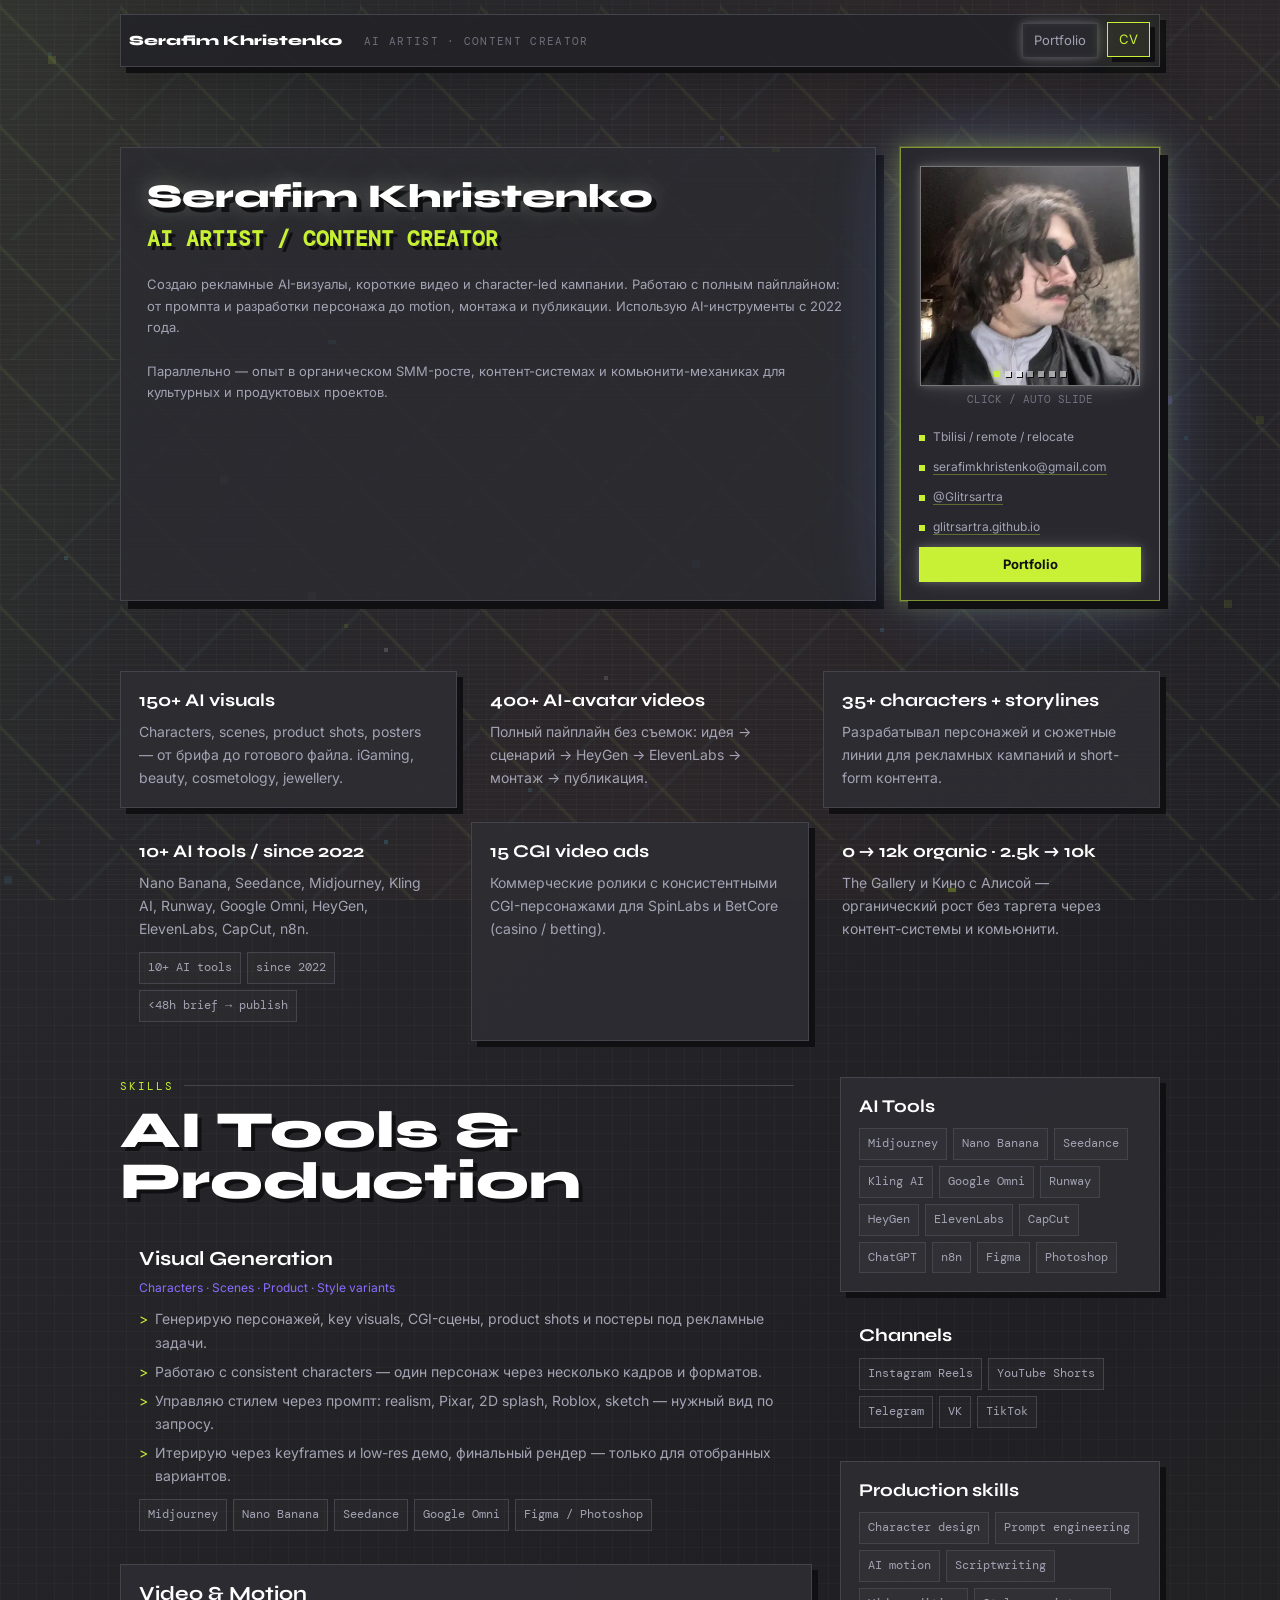
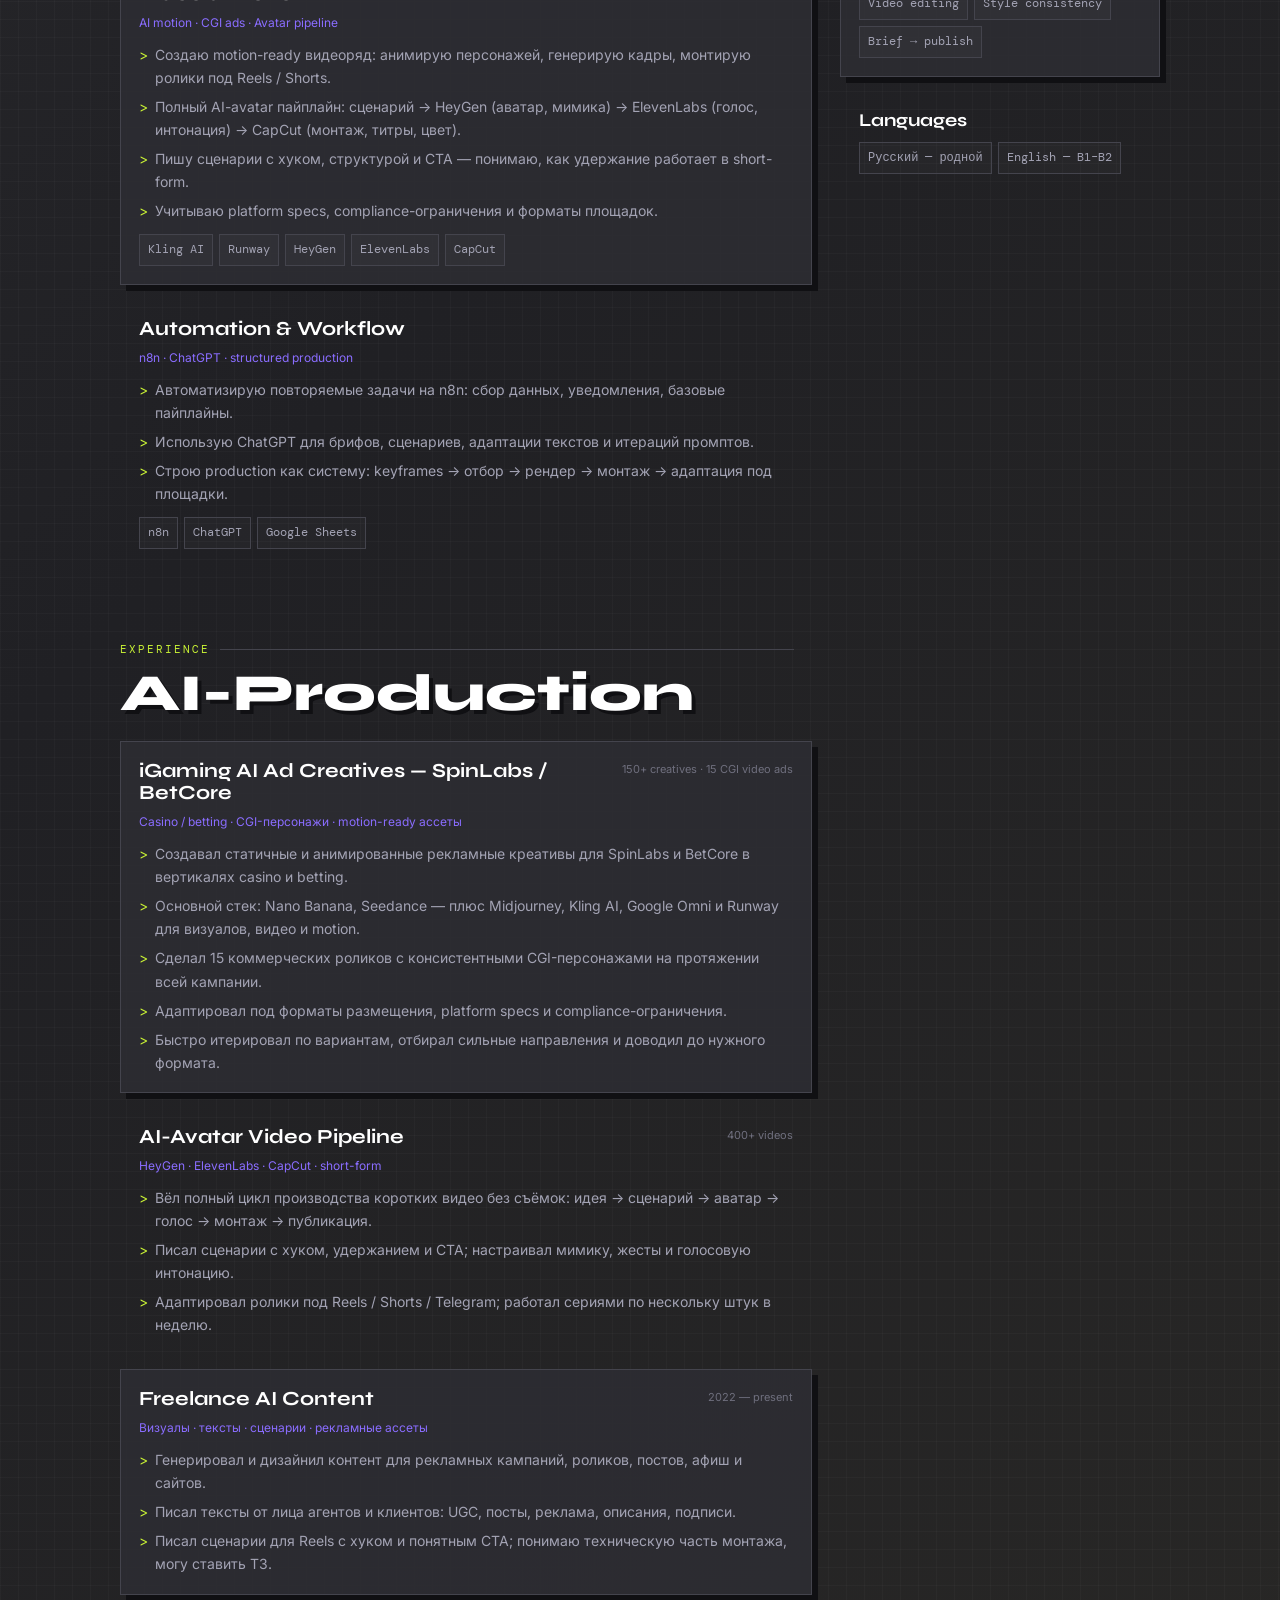
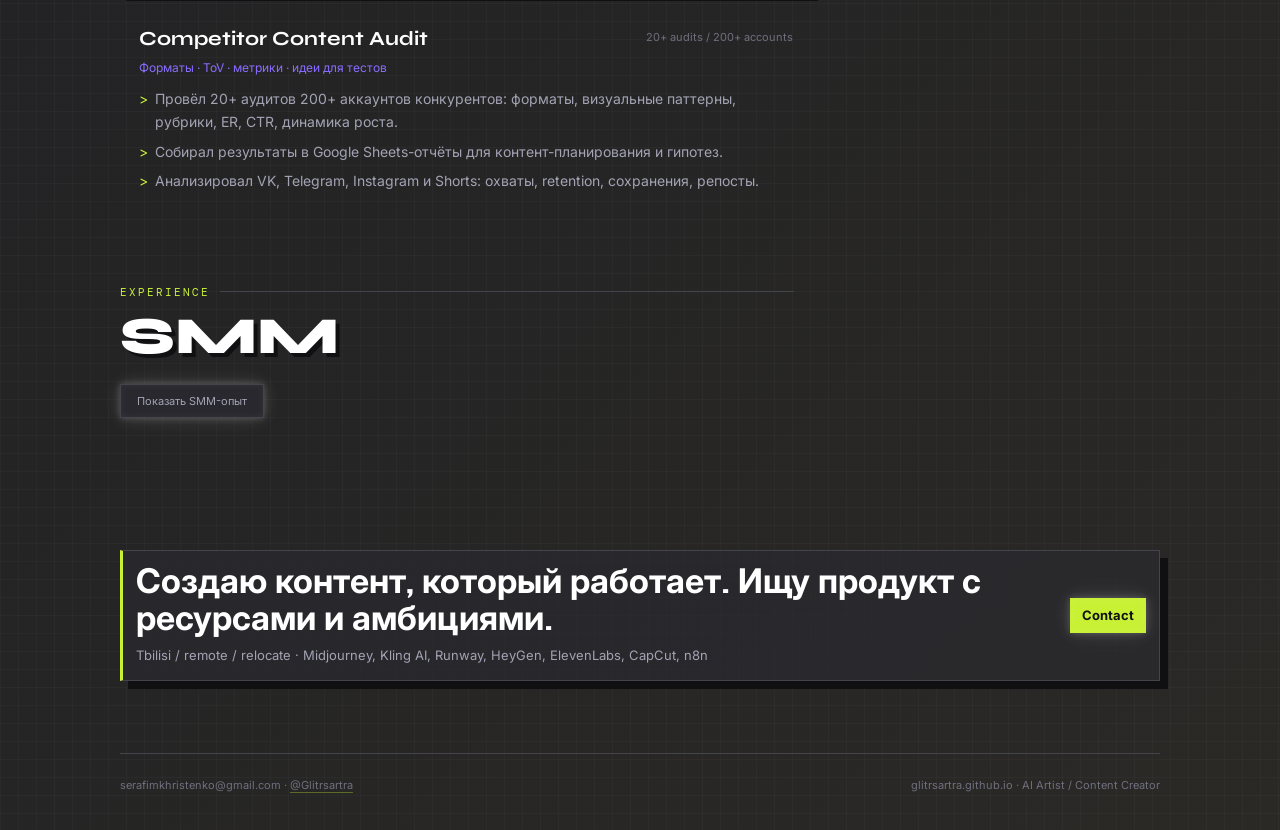
==== commit 56608773: "header: remove contact links, CTA update" ====
--- a/cv.html
+++ b/cv.html
@@ -22,8 +22,6 @@
     <nav class="nav" aria-label="Primary navigation">
       <a href="index.html?fresh=ai-creative-gallery">Portfolio</a>
       <a class="active" href="cv.html?fresh=ai-creative-gallery">CV</a>
-      <a href="mailto:serafimkhristenko@gmail.com">Email</a>
-      <a href="https://t.me/Glitrsartra">Telegram</a>
     </nav>
   </header>
 
@@ -377,7 +375,7 @@
 
     <section class="cta-band">
       <div>
-        <strong>AI Artist. Персонажи, сцены, видеореклама, полные production-пайплайны.</strong>
+        <strong>Создаю контент, который работает. Ищу продукт с ресурсами и амбициями.</strong>
         <span>Tbilisi / remote / relocate · Midjourney, Kling AI, Runway, HeyGen, ElevenLabs, CapCut, n8n</span>
       </div>
       <a class="pixel-button primary" href="mailto:serafimkhristenko@gmail.com">Contact</a>
--- a/styles.css
+++ b/styles.css
@@ -177,6 +177,9 @@
 }
 
 .brand-text {
+  display: flex;
+  align-items: baseline;
+  gap: 22px;
   min-width: 0;
 }
 
@@ -234,8 +237,40 @@
 .nav {
   display: flex;
   justify-content: flex-end;
+  align-items: center;
   flex-wrap: wrap;
+  gap: 10px;
+}
+
+.nav-group {
+  display: inline-flex;
+  align-items: center;
   gap: 6px;
+}
+
+.nav-group--contact {
+  position: relative;
+  margin-left: 4px;
+  padding-left: 16px;
+}
+
+.nav-group--contact::before {
+  content: "";
+  position: absolute;
+  left: 0;
+  top: 5px;
+  bottom: 5px;
+  width: 1px;
+  background: linear-gradient(180deg, transparent, rgba(200, 241, 53, 0.4), transparent);
+}
+
+.nav-label {
+  margin-right: 2px;
+  color: rgba(163, 163, 180, 0.58);
+  font-family: "DM Mono", "SFMono-Regular", Consolas, monospace;
+  font-size: 9px;
+  letter-spacing: 0.16em;
+  text-transform: uppercase;
 }
 
 .nav a,
@@ -263,6 +298,20 @@
   background: rgba(200, 241, 53, 0.06);
   transform: translate(-1px, -1px);
   box-shadow: 5px 5px 0 var(--shadow), 0 0 28px rgba(200, 241, 53, 0.14);
+}
+
+.nav .contact-link {
+  color: rgba(237, 237, 241, 0.72);
+  border-color: rgba(88, 215, 255, 0.22);
+  background: rgba(88, 215, 255, 0.05);
+}
+
+.nav .contact-link:hover,
+.nav .contact-link:focus-visible {
+  color: var(--cyan);
+  border-color: rgba(88, 215, 255, 0.72);
+  background: rgba(88, 215, 255, 0.09);
+  box-shadow: 5px 5px 0 var(--shadow), 0 0 28px rgba(88, 215, 255, 0.13);
 }
 
 .hero {
@@ -2817,8 +2866,26 @@
     top: auto;
   }
 
+  .brand-text {
+    flex-direction: column;
+    align-items: flex-start;
+    gap: 4px;
+  }
+
   .nav {
     justify-content: flex-start;
+  }
+
+  .nav-group--contact {
+    width: 100%;
+    margin-left: 0;
+    padding-top: 9px;
+    padding-left: 0;
+    border-top: 1px solid rgba(255, 255, 255, 0.08);
+  }
+
+  .nav-group--contact::before {
+    display: none;
   }
 
   .hero {
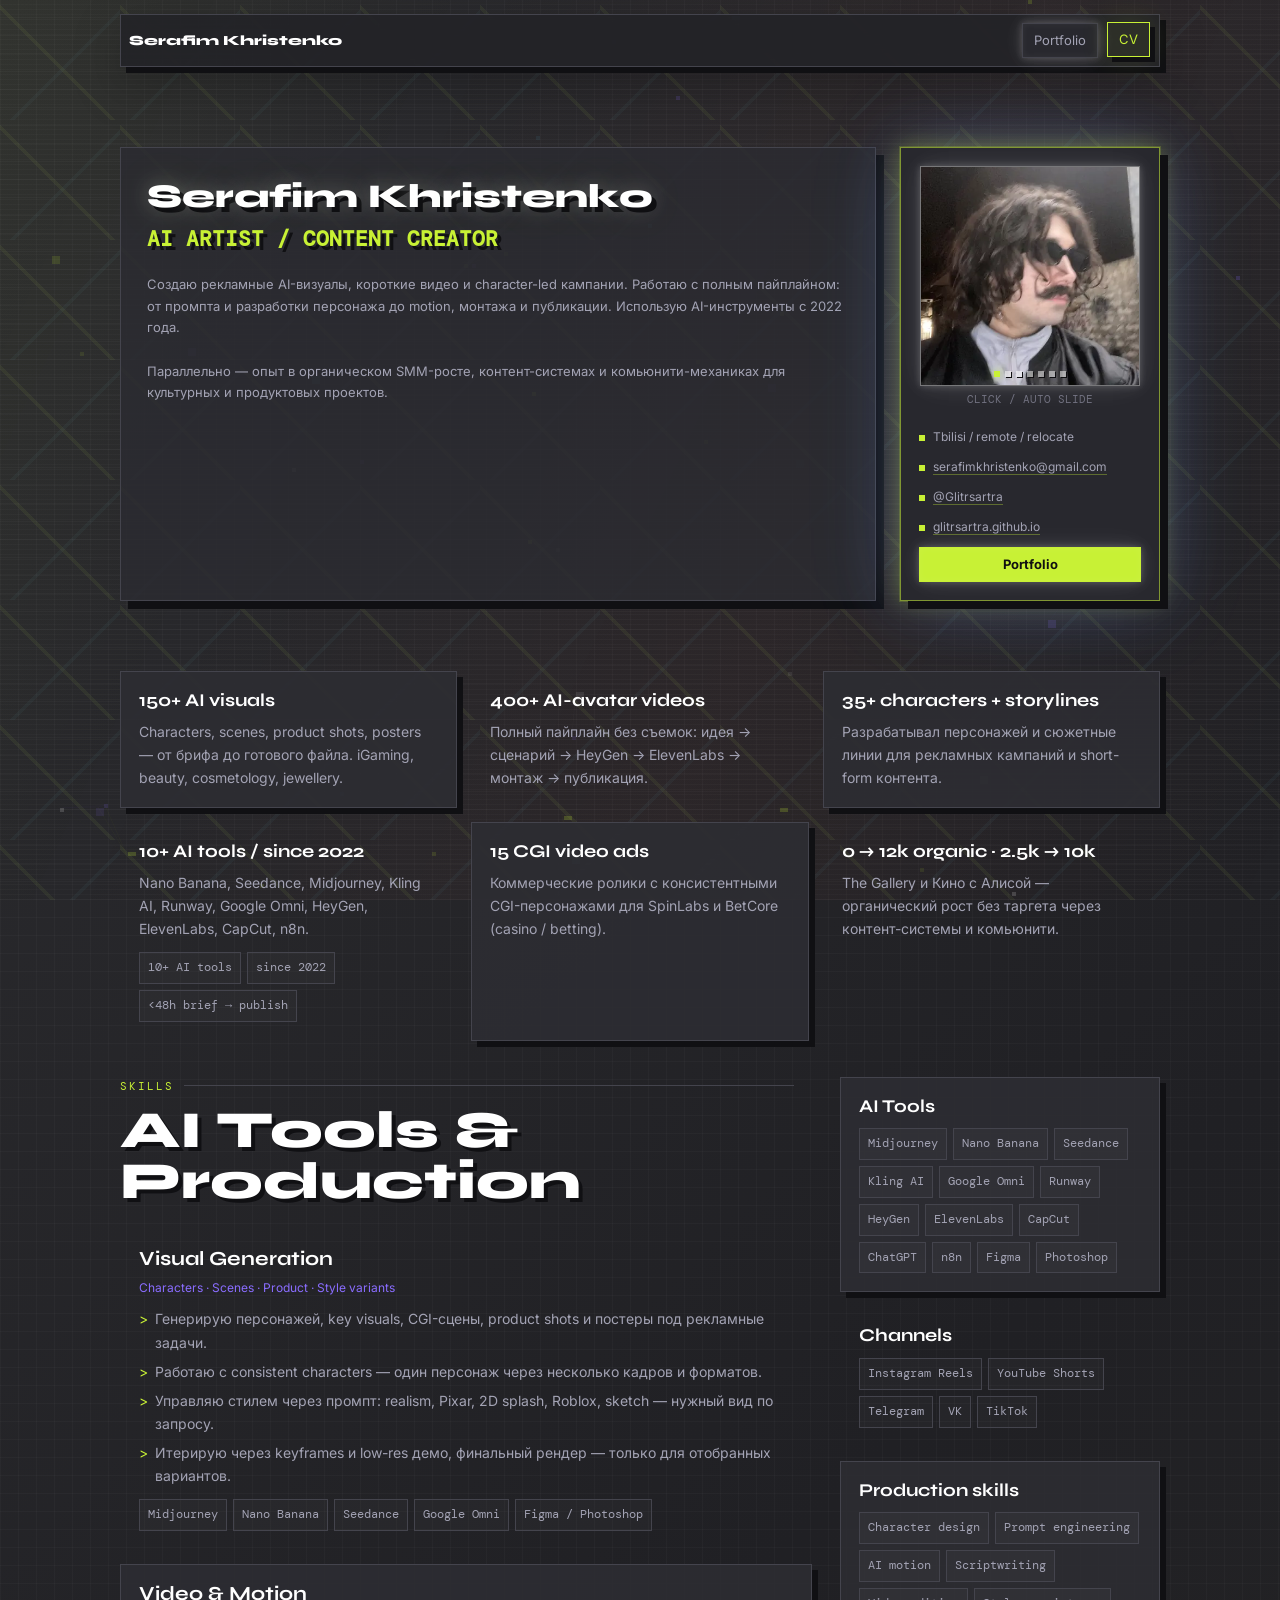
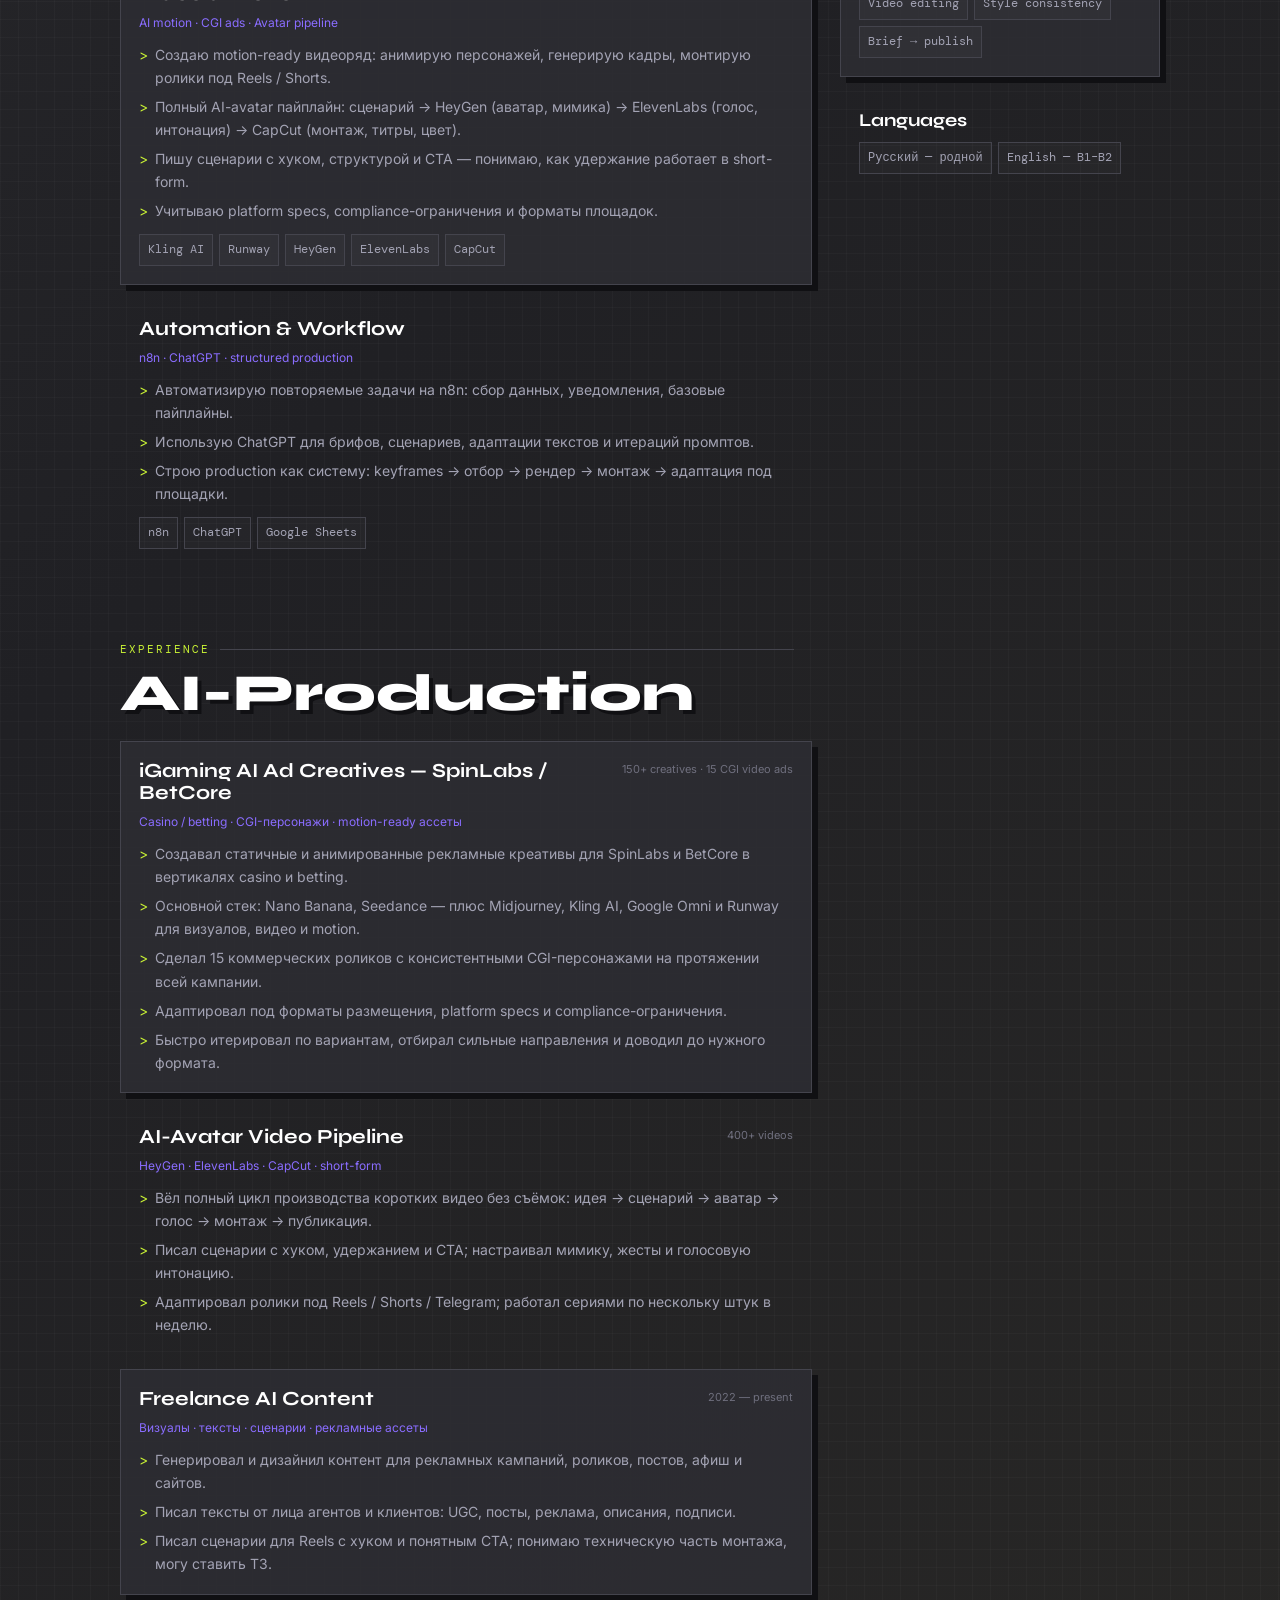
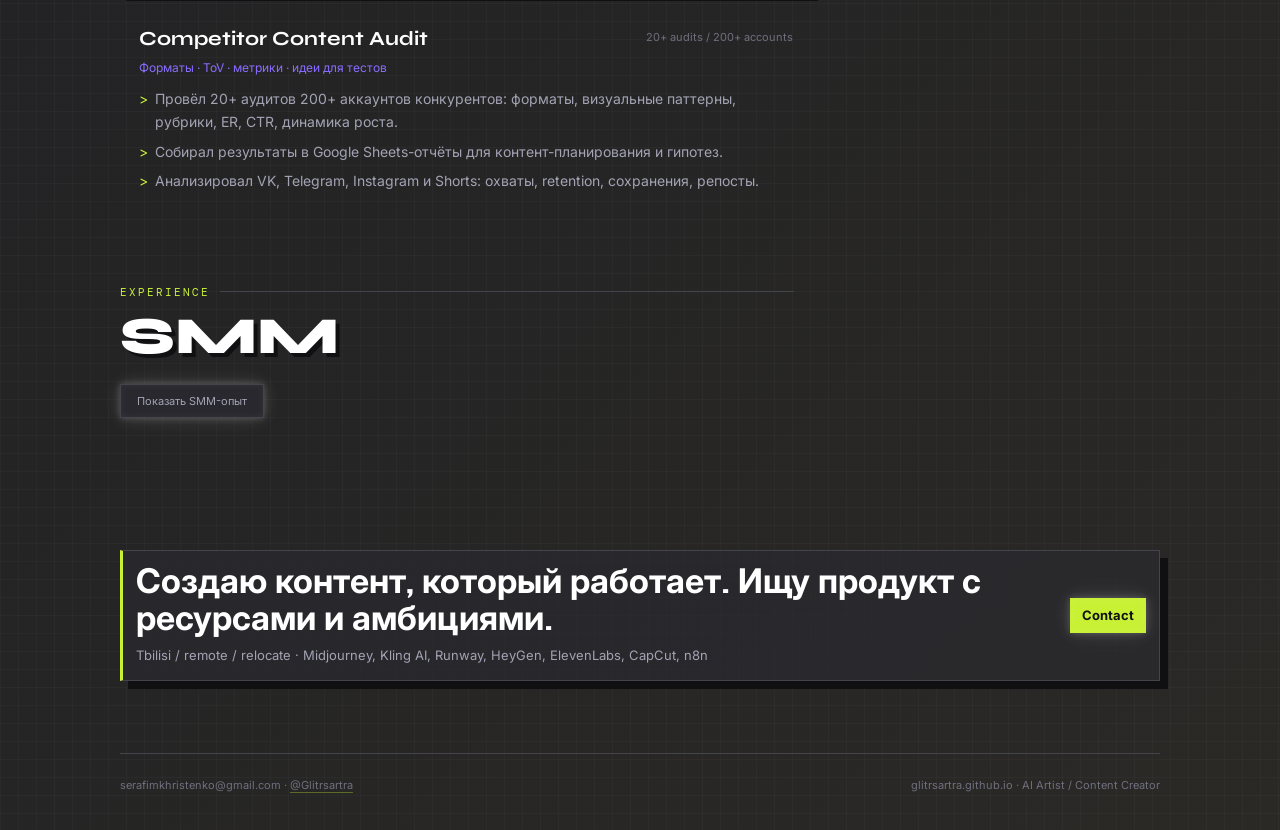
==== commit c20eeb69: "header: remove brand-role tagline" ====
--- a/cv.html
+++ b/cv.html
@@ -16,7 +16,6 @@
     <a class="brand" href="index.html?fresh=ai-creative-gallery" aria-label="Back to portfolio">
       <span class="brand-text">
         <span class="brand-name">Serafim Khristenko</span>
-        <span class="brand-role">AI Artist · Content Creator</span>
       </span>
     </a>
     <nav class="nav" aria-label="Primary navigation">
